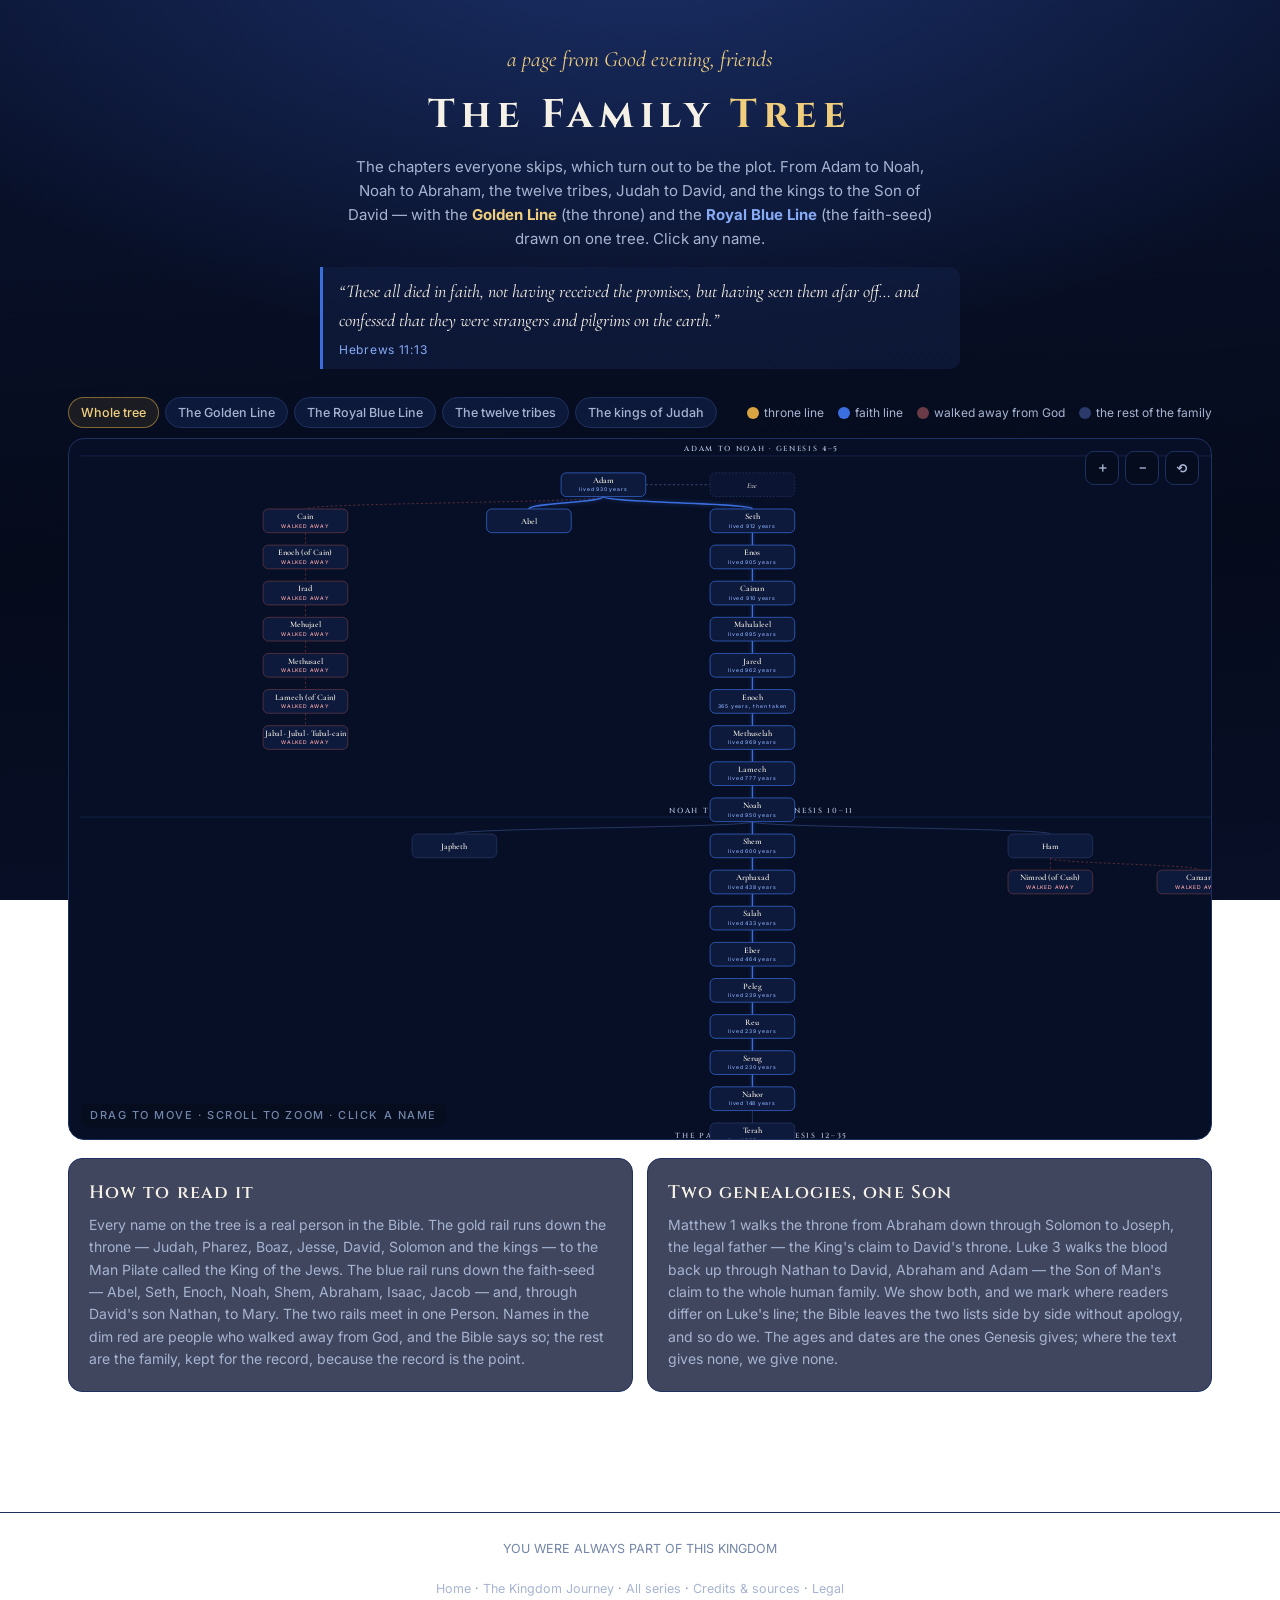
==== family-tree/index.html @ a2bfcd2e "the Family Tree: Adam to the Son of David, both Lines on one tree" ====
<!doctype html>
<html lang="en">
<head>
<meta charset="utf-8">
<meta name="viewport" content="width=device-width, initial-scale=1">
<title>The Family Tree · Good evening, friends.</title>
<meta name="description" content="The genealogies everyone skips, made visible: from Adam to Noah, Noah to Abraham, the twelve tribes, Judah to David, and the kings to the Son of David — the Golden Line and the Royal Blue Line on one tree.">
<meta name="robots" content="noindex">
<meta name="theme-color" content="#0A1330">
<link rel="icon" type="image/png" sizes="192x192" href="/assets/mark_192.png">
<link rel="preconnect" href="https://fonts.googleapis.com"><link rel="preconnect" href="https://fonts.gstatic.com" crossorigin>
<link rel="stylesheet" href="https://fonts.googleapis.com/css2?family=Cinzel:wght@400;600;700&family=Cormorant+Garamond:ital,wght@0,400;0,500;0,600;1,400;1,500;1,600&family=Inter:wght@400;500;600;700&display=swap">
<style>
:root{--night-900:#050B1B;--night-800:#0A1330;--night-700:#111E45;--line:#1E3060;--gold-700:#A2761F;--gold-500:#D9A441;--gold-300:#F0CE7E;--blue-700:#21458F;--blue-500:#3B6FE0;--blue-300:#86AAF5;--parchment:#F6F1E6;--mist:#A7B4D1;--mist-dim:#7385A8;--stop:#D9636B;
--ff-display:'Cinzel',Georgia,serif;--ff-quote:'Cormorant Garamond',Georgia,serif;--ff-ui:'Inter',system-ui,sans-serif}
*{margin:0;box-sizing:border-box}
body{background:radial-gradient(120% 90% at 50% -10%,#1B3068 0%,transparent 55%),linear-gradient(178deg,#0A1330 0%,#050B1B 60%,#080F27 100%);background-attachment:fixed;color:var(--parchment);font-family:var(--ff-ui);font-size:15px;line-height:1.6;min-height:100vh;-webkit-font-smoothing:antialiased}
a{color:var(--blue-300);text-decoration:none}
.wrap{max-width:1180px;margin:0 auto;padding:28px 18px 60px}
.hero{text-align:center;padding:14px 10px 10px}
.hero .kicker{font-family:var(--ff-quote);font-style:italic;font-size:22px;color:var(--gold-300)}
.hero h1{font-family:var(--ff-display);font-weight:700;letter-spacing:.14em;font-size:clamp(24px,4.6vw,40px);margin:6px 0 8px}
.hero h1 i{font-style:normal;color:var(--gold-300)}
.hero p{color:var(--mist);max-width:66ch;margin:0 auto}
.vq{border-left:3px solid var(--blue-500);padding:10px 16px;background:rgba(17,30,69,.6);border-radius:0 10px 10px 0;margin:16px auto 0;font-family:var(--ff-quote);font-style:italic;font-size:18px;color:var(--parchment);max-width:640px;text-align:left}
.vq span{display:block;font-style:normal;font-family:var(--ff-ui);color:var(--blue-300);font-size:12px;margin-top:5px;letter-spacing:.06em}
.bar{display:flex;gap:8px;flex-wrap:wrap;align-items:center;justify-content:space-between;margin:18px 0 10px}
.chips{display:flex;gap:6px;flex-wrap:wrap}
.chips button{background:rgba(17,30,69,.7);border:1px solid var(--line);color:var(--mist);font:500 12.5px var(--ff-ui);padding:7px 12px;border-radius:100px;cursor:pointer}
.chips button.on{color:var(--gold-300);border-color:rgba(217,164,65,.55);background:rgba(217,164,65,.1)}
.chips button.b.on{color:var(--blue-300);border-color:rgba(134,170,245,.55);background:rgba(59,111,224,.12)}
.legend{display:flex;gap:14px;flex-wrap:wrap;font-size:12px;color:var(--mist)}
.legend i{display:inline-block;width:12px;height:12px;border-radius:50%;vertical-align:-2px;margin-right:5px}
.stage{position:relative;border:1px solid var(--line);border-radius:16px;overflow:hidden;background:#070F26;height:min(78vh,760px)}
.stage svg{width:100%;height:100%;display:block;cursor:grab;touch-action:none}
.stage svg.dragging{cursor:grabbing}
.ctl{position:absolute;right:12px;top:12px;display:flex;gap:6px}
.ctl button{background:rgba(5,11,27,.75);border:1px solid var(--line);color:var(--mist);font:600 13px var(--ff-ui);width:34px;height:34px;border-radius:9px;cursor:pointer}
.ctl button:hover{color:var(--gold-300);border-color:rgba(217,164,65,.5)}
.hint{position:absolute;left:12px;bottom:12px;font:500 11px var(--ff-ui);letter-spacing:.14em;text-transform:uppercase;color:var(--mist-dim);background:rgba(5,11,27,.55);padding:5px 9px;border-radius:8px;pointer-events:none}
.card{position:absolute;left:12px;top:12px;width:min(360px,calc(100% - 24px));background:rgba(10,19,48,.96);border:1px solid var(--line);border-radius:14px;padding:16px 18px;box-shadow:0 14px 40px rgba(0,0,0,.5);display:none}
.card.show{display:block}
.card .x{position:absolute;right:10px;top:8px;background:none;border:0;color:var(--mist);font-size:18px;cursor:pointer}
.card h3{font-family:var(--ff-display);font-weight:600;letter-spacing:.06em;font-size:18px}
.card .mean{font-family:var(--ff-quote);font-style:italic;font-size:17px;color:var(--gold-300)}
.card .mean.b{color:var(--blue-300)}
.card p{color:var(--mist);font-size:13.5px;margin-top:8px}
.card .refs{margin-top:8px;font-size:11.5px;letter-spacing:.06em;color:var(--mist-dim)}
.card .tags{display:flex;gap:6px;flex-wrap:wrap;margin-top:8px}
.card .tags span{font:600 10px var(--ff-ui);letter-spacing:.14em;text-transform:uppercase;padding:3px 8px;border-radius:100px;border:1px solid var(--line);color:var(--mist)}
.card .tags span.g{color:var(--gold-300);border-color:rgba(217,164,65,.5)}
.card .tags span.b{color:var(--blue-300);border-color:rgba(134,170,245,.5)}
.card .tags span.u{color:#F2A3A8;border-color:rgba(217,99,107,.5)}
.panel{border:1px solid var(--line);border-radius:14px;background:rgba(10,19,48,.78);padding:20px;margin-top:18px}
.panel h2{font-family:var(--ff-display);font-weight:600;letter-spacing:.06em;font-size:18px;margin-bottom:6px}
.panel p{color:var(--mist);font-size:14px;max-width:80ch}
.two{display:grid;grid-template-columns:1fr 1fr;gap:14px}
@media(max-width:760px){.two{grid-template-columns:1fr}.stage{height:70vh}}
footer{margin-top:60px;border-top:1px solid var(--line);padding:26px 22px 40px;text-align:center;color:var(--mist-dim);font-size:12.5px}
footer a{color:var(--mist)}
/* svg */
.edge{fill:none;stroke:#2A3A6A;stroke-width:1.6}
.edge.g{stroke:var(--gold-500);stroke-width:2.4;filter:drop-shadow(0 0 4px rgba(217,164,65,.45))}
.edge.b{stroke:var(--blue-500);stroke-width:2.4;filter:drop-shadow(0 0 4px rgba(59,111,224,.45))}
.edge.gb{stroke:url(#gbGrad);stroke-width:2.8}
.edge.u{stroke:#5a2f3a;stroke-dasharray:4 4}
.edge.dim{opacity:.18}
.node{cursor:pointer}
.node rect{fill:#0E1A3C;stroke:#2A3A6A;stroke-width:1.2;rx:9}
.node.g rect{stroke:var(--gold-500)}
.node.b rect{stroke:var(--blue-500)}
.node.gb rect{stroke:url(#gbGrad);stroke-width:1.8}
.node.u rect{stroke:#6a3b47}
.node.dim{opacity:.22}
.node text{font-family:'Cormorant Garamond',Georgia,serif;font-weight:600;font-size:15px;fill:#F6F1E6;text-anchor:middle;pointer-events:none}
.node text.sub{font-family:Inter,system-ui,sans-serif;font-weight:500;font-size:9px;letter-spacing:1.4px;fill:#7385A8}
.node.g text.sub{fill:var(--gold-300)}
.node.b text.sub{fill:var(--blue-300)}
.node.u text.sub{fill:#F2A3A8}
.node:hover rect{fill:#16264F}
.sect{font-family:Cinzel,Georgia,serif;font-weight:600;font-size:13px;letter-spacing:3px;fill:#A7B4D1;text-anchor:middle}
.sectline{stroke:#1E3060;stroke-width:1}
.wife text{font-style:italic;font-weight:500;font-size:13px}
.wife rect{fill:#0B1533;stroke-dasharray:3 3}
</style>
</head>
<body>
<div id="sitenav" data-here="tree"></div>
<div class="wrap">
  <div class="hero">
    <div class="kicker">a page from Good evening, friends</div>
    <h1>The Family <i>Tree</i></h1>
    <p>The chapters everyone skips, which turn out to be the plot. From Adam to Noah, Noah to Abraham, the twelve tribes, Judah to David, and the kings to the Son of David — with the <b style="color:var(--gold-300)">Golden Line</b> (the throne) and the <b style="color:var(--blue-300)">Royal Blue Line</b> (the faith-seed) drawn on one tree. Click any name.</p>
    <div class="vq">“These all died in faith, not having received the promises, but having seen them afar off… and confessed that they were strangers and pilgrims on the earth.”<span>Hebrews 11:13</span></div>
  </div>

  <div class="bar">
    <div class="chips" id="chips">
      <button class="on" data-f="all">Whole tree</button>
      <button data-f="g">The Golden Line</button>
      <button class="b" data-f="b">The Royal Blue Line</button>
      <button data-f="tribes">The twelve tribes</button>
      <button data-f="kings">The kings of Judah</button>
    </div>
    <div class="legend"><span><i style="background:var(--gold-500)"></i>throne line</span><span><i style="background:var(--blue-500)"></i>faith line</span><span><i style="background:#6a3b47"></i>walked away from God</span><span><i style="background:#2A3A6A"></i>the rest of the family</span></div>
  </div>

  <div class="stage" id="stage">
    <svg id="tree" xmlns="http://www.w3.org/2000/svg"></svg>
    <div class="ctl"><button onclick="zoomBy(1.25)" title="Zoom in">＋</button><button onclick="zoomBy(0.8)" title="Zoom out">－</button><button onclick="fitView()" title="Fit">⟲</button></div>
    <div class="hint">drag to move · scroll to zoom · click a name</div>
    <div class="card" id="card"><button class="x" onclick="closeCard()" aria-label="Close">✕</button><h3 id="cName"></h3><div class="mean" id="cMean"></div><div class="tags" id="cTags"></div><p id="cText"></p><div class="refs" id="cRefs"></div></div>
  </div>

  <div class="two">
    <div class="panel"><h2>How to read it</h2><p>Every name on the tree is a real person in the Bible. The gold rail runs down the throne — Judah, Pharez, Boaz, Jesse, David, Solomon and the kings — to the Man Pilate called the King of the Jews. The blue rail runs down the faith-seed — Abel, Seth, Enoch, Noah, Shem, Abraham, Isaac, Jacob — and, through David's son Nathan, to Mary. The two rails meet in one Person. Names in the dim red are people who walked away from God, and the Bible says so; the rest are the family, kept for the record, because the record is the point.</p></div>
    <div class="panel"><h2>Two genealogies, one Son</h2><p>Matthew 1 walks the throne from Abraham down through Solomon to Joseph, the legal father — the King's claim to David's throne. Luke 3 walks the blood back up through Nathan to David, Abraham and Adam — the Son of Man's claim to the whole human family. We show both, and we mark where readers differ on Luke's line; the Bible leaves the two lists side by side without apology, and so do we. The ages and dates are the ones Genesis gives; where the text gives none, we give none.</p></div>
  </div>
</div>
<footer>YOU WERE ALWAYS PART OF THIS KINGDOM<br><br><a href="/">Home</a> · <a href="/kingdom-journey">The Kingdom Journey</a> · <a href="/series">All series</a> · <a href="/kingdom-journey#credits">Credits &amp; sources</a> · <a href="/legal/">Legal</a></footer>
<script src="/assets/sitenav.js?v=1" defer></script>
<script>
/* ---------- the people ---------- */
/* fields: id, n(name), m(meaning), t(tags: g=throne line, b=faith line, u=walked away, k=king, w=wife/mother), x(column), y(row), txt, refs, life */
const P=[];const add=(id,n,m,t,x,y,txt,refs,life)=>P.push({id,n,m,t:t||'',x,y,txt:txt||'',refs:refs||'',life:life||''});
/* --- Adam to Noah (Genesis 4–5) --- */
add('adam','Adam','man; of the ground','b',6,0,'The first man, made from the dust and given the breath of God. Sinned, was clothed by God with skins, and heard the first promise: the woman’s Seed would bruise the serpent’s head.','Genesis 1–5 · Luke 3:38 · Romans 5:14','lived 930 years');
add('eve','Eve','life-giver','w',8,0,'“The mother of all living.” Deceived by the serpent; the promise of the Seed was given through her.','Genesis 3:20; 4:1');
add('cain','Cain','acquired','u',2,1,'Brought the fruit of the ground; his offering was not accepted; killed his brother and went out from the presence of the LORD. The first city was his.','Genesis 4:1-17 · 1 John 3:12 · Jude 11');
add('abel','Abel','breath, vapour','b',5,1,'Brought of the firstlings of his flock and the fat; God had respect to his offering. The first martyr, and the first name on the faith line.','Genesis 4:2-10 · Hebrews 11:4 · Matthew 23:35');
add('seth','Seth','appointed','b',8,1,'“God hath appointed me another seed instead of Abel.” In his days men began to call upon the name of the LORD.','Genesis 4:25-26; 5:3-8 · Luke 3:38','lived 912 years');
add('enochc','Enoch (of Cain)','dedicated','u',2,2,'Cain’s son; the first city was named after him.','Genesis 4:17');
add('irad','Irad','fugitive','u',2,3,'','Genesis 4:18');
add('mehujael','Mehujael','smitten of God','u',2,4,'','Genesis 4:18');
add('methusael','Methusael','man of God','u',2,5,'','Genesis 4:18');
add('lamechc','Lamech (of Cain)','powerful','u',2,6,'Took two wives, boasted of killing a man, and sang the first song of vengeance. His children built the tools, the music and the weapons of a world without God.','Genesis 4:19-24');
add('jabal','Jabal · Jubal · Tubal-cain','','u',2,7,'Tents and cattle; the harp and the organ; every artificer in brass and iron — Cain’s line was gifted, and it was godless.','Genesis 4:20-22');
add('enos','Enos','mortal man','b',8,2,'','Genesis 5:6-11','lived 905 years');
add('cainan','Cainan','possession','b',8,3,'','Genesis 5:9-14','lived 910 years');
add('mahalaleel','Mahalaleel','praise of God','b',8,4,'','Genesis 5:12-17','lived 895 years');
add('jared','Jared','descent','b',8,5,'','Genesis 5:15-20','lived 962 years');
add('enoch','Enoch','dedicated','b',8,6,'“Enoch walked with God: and he was not; for God took him.” The seventh from Adam, the first man caught away without dying — the pattern of the Bride.','Genesis 5:21-24 · Hebrews 11:5 · Jude 14','365 years, then taken');
add('methuselah','Methuselah','when he dies, it is sent','b',8,7,'The longest life in the Bible. He died in the year of the Flood — the judgment waited as long as he lived.','Genesis 5:25-27','lived 969 years');
add('lamech','Lamech','powerful','b',8,8,'Named his son Noah, “this same shall comfort us concerning our work.”','Genesis 5:28-31','lived 777 years');
add('noah','Noah','rest, comfort','b',8,9,'“Noah found grace in the eyes of the LORD.” A preacher of righteousness who built an ark by faith and carried the whole human family through the Flood.','Genesis 6–9 · Hebrews 11:7 · 2 Peter 2:5','lived 950 years');
/* --- Noah to Abraham (Genesis 10–11) --- */
add('japheth','Japheth','enlarged','',4,10,'Father of the coastland peoples — Gomer, Magog, Madai, Javan, Tubal, Meshech, Tiras. “God shall enlarge Japheth, and he shall dwell in the tents of Shem.”','Genesis 9:27; 10:2-5');
add('shem','Shem','name','b',8,10,'“Blessed be the LORD God of Shem.” The line of the promise runs through him to Abraham.','Genesis 9:26; 10:21-31; 11:10-11 · Luke 3:36','lived 600 years');
add('ham','Ham','hot','',12,10,'Father of Cush, Mizraim (Egypt), Phut and Canaan. His son Canaan carried Noah’s curse.','Genesis 9:22-25; 10:6-20');
add('nimrod','Nimrod (of Cush)','we will rebel','u',12,11,'“A mighty hunter before the LORD”; the beginning of his kingdom was Babel. The first empire-builder — Babylon starts here.','Genesis 10:8-12');
add('canaan','Canaan','lowland','u',14,11,'The peoples Israel would drive out: Sidon, Heth, the Jebusite, the Amorite… — the land was named for him.','Genesis 9:25; 10:15-19');
add('arphaxad','Arphaxad','','b',8,11,'','Genesis 11:10-13','lived 438 years');
add('salah','Salah','sprout','b',8,12,'','Genesis 11:12-15','lived 433 years');
add('eber','Eber','the region beyond','b',8,13,'The name behind “Hebrew” — the people from beyond the river.','Genesis 10:21; 11:14-17','lived 464 years');
add('peleg','Peleg','division','b',8,14,'“In his days was the earth divided” — the scattering from Babel.','Genesis 10:25; 11:16-19','lived 239 years');
add('reu','Reu','friend','b',8,15,'','Genesis 11:18-21','lived 239 years');
add('serug','Serug','branch','b',8,16,'','Genesis 11:20-23','lived 230 years');
add('nahor','Nahor','snorting','b',8,17,'','Genesis 11:22-25','lived 148 years');
add('terah','Terah','station','',8,18,'Served other gods beyond the river; set out from Ur for Canaan and stopped at Haran, and died there.','Genesis 11:24-32 · Joshua 24:2','lived 205 years');
/* --- the patriarchs --- */
add('haran','Haran','mountaineer','',5,19,'Died before his father in Ur; father of Lot, Milcah and Iscah.','Genesis 11:27-29');
add('lot','Lot','covering','',5,20,'Chose the well-watered plain; lost everything at Sodom but his life. Father of Moab and Ammon.','Genesis 13; 19 · 2 Peter 2:7');
add('nahor2','Nahor (brother)','','',11,19,'Stayed in Haran; grandfather of Rebekah and great-grandfather of Leah and Rachel.','Genesis 11:29; 22:20-24; 24:15');
add('abraham','Abraham','father of a multitude','b',8,19,'Called out of Ur; believed God in the dark, and it was counted to him for righteousness. The friend of God, the father of the faithful — the blue line’s covenant man.','Genesis 12–25 · Romans 4 · Hebrews 11:8-19 · James 2:23','lived 175 years');
add('sarah','Sarah','princess','w',10,19,'“Through faith also Sara herself received strength.” Mother of Isaac at ninety; the free woman of Galatians 4.','Genesis 17:15; 21:1-7 · Hebrews 11:11 · 1 Peter 3:6','lived 127 years');
add('hagar','Hagar','flight','w',6,19,'Sarah’s Egyptian handmaid; mother of Ishmael; the LORD found her by a well and named her son.','Genesis 16; 21:9-21 · Galatians 4:22-31');
add('ishmael','Ishmael','God hears','',6,20,'A wild man; twelve princes came from him. Blessed, but not the son of the promise.','Genesis 16:11-12; 17:20; 25:12-18');
add('isaac','Isaac','he laughs','b',8,20,'The son of promise, bound on Moriah and given back; “in Isaac shall thy seed be called.”','Genesis 21–27 · Hebrews 11:17-20','lived 180 years');
add('rebekah','Rebekah','ensnaring','w',10,20,'Said “I will go” before she had seen Isaac; the bride fetched by the servant.','Genesis 24 · 25:20-28');
add('esau','Esau','hairy','u',5,21,'Sold his birthright for one meal; “found no place of repentance.” Father of Edom.','Genesis 25:29-34; 27 · Hebrews 12:16-17 · Malachi 1:2-3');
add('jacob','Jacob · Israel','supplanter · prince with God','b',8,21,'Wrestled at Peniel and was renamed Israel; father of the twelve tribes; blessed Judah with the sceptre.','Genesis 25–50 · Hebrews 11:21','lived 147 years');
add('leah','Leah','weary','w',10,21,'The first wife, mother of six sons and of Dinah — and of Judah, the royal tribe.','Genesis 29:16-35; 30:17-21');
add('rachel','Rachel','ewe','w',12,21,'The loved wife; mother of Joseph and Benjamin; buried by the road to Bethlehem.','Genesis 29–35');
add('bilhah','Bilhah','timid','w',14,21,'Rachel’s maid; mother of Dan and Naphtali.','Genesis 30:1-8');
add('zilpah','Zilpah','','w',6,21,'Leah’s maid; mother of Gad and Asher.','Genesis 30:9-13');
/* --- the twelve tribes (Genesis 29–30; 35; 49) --- */
const sons=[['reuben','Reuben','see, a son','Leah',1,'Unstable as water; lost the birthright.','Genesis 49:3-4'],['simeon','Simeon','hearing','Leah',2,'Instruments of cruelty; scattered in Israel.','Genesis 49:5-7'],['levi','Levi','joined','Leah',3,'Scattered — into the priesthood. Moses, Aaron and the priests come from him.','Genesis 49:5-7 · Exodus 2:1'],['judah','Judah','praise','Leah',4,'“The sceptre shall not depart from Judah… until Shiloh come.” The royal tribe: the gold line starts here.','Genesis 49:8-12 · Hebrews 7:14 · Revelation 5:5'],['dan','Dan','judge','Bilhah',5,'A serpent by the way.','Genesis 49:16-18'],['naphtali','Naphtali','my wrestling','Bilhah',6,'A hind let loose.','Genesis 49:21'],['gad','Gad','a troop','Zilpah',7,'A troop shall overcome him, but he shall overcome at the last.','Genesis 49:19'],['asher','Asher','happy','Zilpah',8,'His bread shall be fat.','Genesis 49:20'],['issachar','Issachar','reward','Leah',9,'A strong ass couching down.','Genesis 49:14-15'],['zebulun','Zebulun','dwelling','Leah',10,'By the haven of the sea.','Genesis 49:13'],['joseph','Joseph','he adds','Rachel',11,'A fruitful bough; sold by his brothers, saved them from the famine. Ephraim and Manasseh got his double portion.','Genesis 37–50; 49:22-26'],['benjamin','Benjamin','son of the right hand','Rachel',12,'A ravening wolf. Saul, Israel’s first king, and Paul the apostle were Benjamites.','Genesis 49:27 · 1 Samuel 9:1 · Philippians 3:5']];
sons.forEach(([id,n,m,mother,i,txt,refs])=>add(id,n,m,(id==='judah'?'gb':''),1+(i-1)*1.4,23,txt+' Mother: '+mother+'.',refs));
/* --- Judah to David (Ruth 4:18-22 · 1 Chronicles 2 · Matthew 1:3-6) --- */
add('tamar','Tamar','palm tree','w',7.4,24,'Judah’s daughter-in-law, wronged and then vindicated: “She hath been more righteous than I.” The first woman in Matthew’s genealogy.','Genesis 38 · Matthew 1:3');
add('pharez','Pharez','breach','gb',5.2,24,'Broke out first, ahead of his twin Zerah — the royal line runs through the breach.','Genesis 38:29 · Ruth 4:18');
add('hezron','Hezron','enclosed','gb',5.2,25,'','Ruth 4:18 · 1 Chronicles 2:5');
add('ram','Ram','high','gb',5.2,26,'','Ruth 4:19');
add('amminadab','Amminadab','my people are willing','gb',5.2,27,'His daughter Elisheba married Aaron; his son Nahshon led Judah in the wilderness.','Ruth 4:19 · Exodus 6:23');
add('nahshon','Nahshon','enchanter','gb',5.2,28,'Prince of Judah in the wilderness; first to bring his offering at the tabernacle.','Numbers 1:7; 7:12 · Ruth 4:20');
add('salmon','Salmon','garment','gb',5.2,29,'Married Rahab of Jericho — the harlot who hid the spies and believed.','Ruth 4:20-21 · Matthew 1:5 · Joshua 2 · Hebrews 11:31');
add('rahab','Rahab','broad','w',7.4,29,'A Gentile woman of Jericho, saved by faith and a scarlet cord; grafted into the royal line.','Joshua 2; 6:25 · Matthew 1:5 · Hebrews 11:31');
add('boaz','Boaz','in him is strength','gb',5.2,30,'The kinsman-redeemer of Bethlehem, who bought the field and took the Gentile widow as his bride.','Ruth 2–4 · Matthew 1:5');
add('ruth','Ruth','friend','w',7.4,30,'“Thy people shall be my people, and thy God my God.” The Moabite bride; David’s great-grandmother — where the two lines touch.','Ruth 1:16; 4:13-22');
add('obed','Obed','servant','gb',5.2,31,'“There is a son born to Naomi.”','Ruth 4:17');
add('jesse','Jesse','the LORD exists','gb',5.2,32,'The Bethlehemite with eight sons; “there shall come forth a rod out of the stem of Jesse.”','1 Samuel 16 · Isaiah 11:1');
add('david','David','beloved','gb',5.2,33,'The shepherd-king, a man after God’s own heart, who received the oath of an everlasting throne. Both lines run through him.','1 Samuel 16 – 1 Kings 2 · 2 Samuel 7 · Acts 13:22','reigned 40 years');
add('bathsheba','Bathsheba','daughter of the oath','w',7.4,33,'Wife of Uriah, then of David; mother of Solomon and of Nathan.','2 Samuel 11–12 · 1 Chronicles 3:5 · Matthew 1:6');
/* --- the kings of Judah (Matthew 1:6-11 · 1 Chronicles 3) and Luke’s line through Nathan --- */
const kings=[['solomon','Solomon','peaceable','good, then a divided heart','Built the temple; wisest of men; his heart was turned by strange wives.','1 Kings 1–11 · Matthew 1:6',0],['rehoboam','Rehoboam','the people enlarged','evil','Whips and scorpions at Shechem; the kingdom split in his hand.','1 Kings 12; 14:21-31',1],['abijah','Abijah','my father is the LORD','evil','Walked in his father’s sins, yet trusted God once in battle.','1 Kings 15:1-8 · 2 Chronicles 13',1],['asa','Asa','healer','good','Removed the idols, deposed his own grandmother, relied on Syria late in life.','1 Kings 15:9-24 · 2 Chronicles 14–16',0],['jehoshaphat','Jehoshaphat','the LORD judges','good','Sent teachers through Judah; allied with Ahab, and was rebuked for it.','1 Kings 22 · 2 Chronicles 17–20',0],['jehoram','Jehoram','the LORD is exalted','evil','Married Ahab’s daughter; killed his brothers; died of a disease, unlamented.','2 Chronicles 21',1],['ahaziah','Ahaziah','the LORD holds','evil','Reigned one year; killed by Jehu. (Not listed in Matthew.)','2 Chronicles 22:1-9',1],['athaliah','Athaliah (usurper)','the LORD is exalted','evil','Ahab’s daughter; killed the royal seed — all but one baby, hidden in the house of God for six years.','2 Kings 11 · 2 Chronicles 22:10-12',1],['joash','Joash','the LORD has given','good, then fell','Crowned at seven; repaired the temple; after Jehoiada died, had the priest’s son stoned. (Not listed in Matthew.)','2 Kings 11–12 · 2 Chronicles 24',0],['amaziah','Amaziah','the LORD is mighty','good, then fell','Defeated Edom, then worshipped Edom’s gods. (Not listed in Matthew.)','2 Chronicles 25',0],['uzziah','Uzziah · Azariah','the LORD is my strength','good, then proud','Strong while he sought the LORD; struck with leprosy for entering the temple. Isaiah’s call came the year he died.','2 Chronicles 26 · Isaiah 6:1',0],['jotham','Jotham','the LORD is perfect','good','“Became mighty, because he prepared his ways before the LORD.”','2 Chronicles 27',0],['ahaz','Ahaz','he has grasped','evil','Burned his children in the fire; refused the sign, and got one anyway — “a virgin shall conceive.”','2 Kings 16 · Isaiah 7',1],['hezekiah','Hezekiah','the LORD strengthens','good','Spread Sennacherib’s letter before the LORD; the angel struck the Assyrian camp; fifteen years added to his life.','2 Kings 18–20 · Isaiah 36–39',0],['manasseh','Manasseh','causing to forget','evil, then repented','The worst king Judah had — and, in a Babylonian prison, he humbled himself greatly, and God heard him.','2 Kings 21 · 2 Chronicles 33:1-20',1],['amon','Amon','faithful','evil','Two years; killed by his own servants.','2 Chronicles 33:21-25',1],['josiah','Josiah','the LORD heals','good','The boy-king who found the Book in the house and rent his clothes; the last great reform.','2 Kings 22–23 · 2 Chronicles 34–35',0],['jehoiakim','Jehoiakim','the LORD raises up','evil','Cut Jeremiah’s scroll with a penknife and burned it. (Not listed in Matthew.)','Jeremiah 36 · 2 Kings 23:36-24:6',1],['jeconiah','Jeconiah · Jehoiachin','the LORD establishes','evil','Carried to Babylon; “write ye this man childless” — no son of his would sit on David’s throne. Matthew’s line passes through him legally, Luke’s bloodline goes round him.','2 Kings 24:8-16 · Jeremiah 22:24-30 · Matthew 1:11',1]];
kings.forEach(([id,n,m,verdict,txt,refs,bad],i)=>add(id,n,m,'g'+(bad?' u':'')+' k',5.2,34+i,txt+' Verdict of Kings and Chronicles: '+verdict+'.',refs));
/* Luke’s line through Nathan — the bloodline to Mary */
add('nathan','Nathan','given','b',9.4,34,'David’s son by Bathsheba, born in Jerusalem. Luke’s line to Mary runs through him, not through Solomon — the blood, not the throne.','2 Samuel 5:14 · Luke 3:31 · Zechariah 12:12');
const lukeLine=['Mattatha','Menan','Melea','Eliakim','Jonan','Joseph','Juda','Simeon','Levi','Matthat','Jorim','Eliezer','Jose','Er','Elmodam','Cosam','Addi','Melchi','Neri'];
lukeLine.forEach((n,i)=>add('lk'+i,n,'','b',9.4,35+i*0.95,'One of the names in Luke’s genealogy, the line of Nathan the son of David.','Luke 3:24-31'));
add('shealtiel','Shealtiel','I asked of God','gb',7.3,53,'Son of Jeconiah in Matthew, son of Neri in Luke — the place where the two lists meet after the exile.','Matthew 1:12 · Luke 3:27 · 1 Chronicles 3:17');
add('zerubbabel','Zerubbabel','born in Babylon','gb',7.3,54,'Led the first return from Babylon and laid the temple’s foundation; God’s “signet.”','Ezra 3–5 · Haggai 2:23 · Matthew 1:12 · Luke 3:27');
const mattLine=['Abiud','Eliakim','Azor','Sadoc','Achim','Eliud','Eleazar','Matthan','Jacob'];
mattLine.forEach((n,i)=>add('mt'+i,n,'','g',5.2,55+i,'One of the names Matthew records between the return from Babylon and Joseph.','Matthew 1:13-15'));
const lukeLine2=['Rhesa','Joanna','Juda','Joseph','Semei','Mattathias','Maath','Nagge','Esli','Naum','Amos','Mattathias','Joseph','Janna','Melchi','Levi','Matthat'];
lukeLine2.forEach((n,i)=>add('lk2'+i,n,'','b',9.4,55+i*0.53,'One of the names in Luke’s genealogy after Zerubbabel.','Luke 3:23-27'));
add('joseph','Joseph','he adds','g',5.2,64,'A just man, the carpenter of Nazareth; the legal father who gave the Son of David his claim to the throne.','Matthew 1:16-25 · Luke 2');
add('heli','Heli','ascending','b',9.4,64,'Luke’s last name before Joseph — read by many as Mary’s father, making Luke’s list her line.','Luke 3:23');
add('mary','Mary','bitter; beloved','b',9.4,65,'“Blessed art thou among women.” The virgin of Nazareth, of the house of David by blood, who said: be it unto me according to thy word.','Luke 1:26-56 · Isaiah 7:14');
add('jesus','JESUS CHRIST','the LORD saves · the Anointed','gb',7.3,67,'The Son of David and the Son of God. The throne line and the faith line meet in Him: King of the Jews on the Cross, and the Bridegroom of the Bride. “I am the root and the offspring of David, and the bright and morning star.”','Matthew 1:1 · Luke 3:23-38 · Romans 1:3-4 · Revelation 22:16');

/* ---------- the edges: parent -> child (with the line colour) ---------- */
const E=[];const link=(a,b,c)=>E.push([a,b,c||'']);
link('adam','cain','u');link('adam','abel','b');link('adam','seth','b');link('cain','enochc','u');link('enochc','irad','u');link('irad','mehujael','u');link('mehujael','methusael','u');link('methusael','lamechc','u');link('lamechc','jabal','u');
['seth','enos','cainan','mahalaleel','jared','enoch','methuselah','lamech','noah'].reduce((a,b)=>{link(a,b,'b');return b;});
link('noah','japheth');link('noah','shem','b');link('noah','ham');link('ham','nimrod','u');link('ham','canaan','u');
['shem','arphaxad','salah','eber','peleg','reu','serug','nahor','terah'].reduce((a,b)=>{link(a,b,b==='terah'?'':'b');return b;});
link('terah','haran');link('terah','abraham','b');link('terah','nahor2');link('haran','lot');
link('abraham','ishmael');link('abraham','isaac','b');link('isaac','esau','u');link('isaac','jacob','b');
sons.forEach(([id])=>link('jacob',id,id==='judah'?'gb':''));
link('judah','pharez','gb');['pharez','hezron','ram','amminadab','nahshon','salmon','boaz','obed','jesse','david'].reduce((a,b)=>{link(a,b,'gb');return b;});
link('david','solomon','g');link('david','nathan','b');
kings.map(k=>k[0]).reduce((a,b)=>{link(a,b,'g');return b;});
['nathan',...lukeLine.map((_,i)=>'lk'+i)].reduce((a,b)=>{link(a,b,'b');return b;});
link('jeconiah','shealtiel','g');link('lk'+(lukeLine.length-1),'shealtiel','b');link('shealtiel','zerubbabel','gb');
['zerubbabel',...mattLine.map((_,i)=>'mt'+i),'joseph'].reduce((a,b)=>{link(a,b,'g');return b;});
['zerubbabel',...lukeLine2.map((_,i)=>'lk2'+i),'heli','mary'].reduce((a,b)=>{link(a,b,'b');return b;});
link('joseph','jesus','g');link('mary','jesus','b');
/* marriages (dashed, no colour) */
const M=[['adam','eve'],['abraham','sarah'],['abraham','hagar'],['isaac','rebekah'],['jacob','leah'],['jacob','rachel'],['jacob','bilhah'],['jacob','zilpah'],['judah','tamar'],['salmon','rahab'],['boaz','ruth'],['david','bathsheba'],['joseph','mary']];

/* ---------- layout & drawing ---------- */
const CW=132,RH=64,W=150,H=42;const svg=document.getElementById('tree');const NS='http://www.w3.org/2000/svg';
const byId={};P.forEach(p=>byId[p.id]=p);
const px=p=>80+p.x*CW,py=p=>60+p.y*RH;
const sections=[[0,'ADAM TO NOAH · GENESIS 4–5'],[10,'NOAH TO ABRAHAM · GENESIS 10–11'],[19,'THE PATRIARCHS · GENESIS 12–35'],[23,'THE TWELVE TRIBES · GENESIS 29–30, 49'],[24,'JUDAH TO DAVID · RUTH 4, 1 CHRONICLES 2'],[34,'THE KINGS OF JUDAH (gold) · LUKE’S LINE THROUGH NATHAN (blue)'],[53,'AFTER BABYLON · MATTHEW 1, LUKE 3'],[67,'THE SON OF DAVID']];
let filter='all';
function tagsOf(p){return p.t.split(' ').filter(Boolean);}
function visible(p){if(filter==='all')return true;const t=tagsOf(p);
  if(filter==='g')return t.includes('g')||t.includes('gb')||p.id==='judah';
  if(filter==='b')return t.includes('b')||t.includes('gb');
  if(filter==='tribes')return p.y===23||p.id==='jacob'||['leah','rachel','bilhah','zilpah'].includes(p.id);
  if(filter==='kings')return t.includes('k')||p.id==='david'||p.id==='jeconiah'||p.id==='shealtiel'||p.id==='zerubbabel';
  return true;}
function draw(){
  const maxX=Math.max(...P.map(px))+W,maxY=Math.max(...P.map(py))+H+40;
  let h=`<defs><linearGradient id="gbGrad" x1="0" y1="0" x2="1" y2="0"><stop offset="0" stop-color="#F0CE7E"/><stop offset="1" stop-color="#86AAF5"/></linearGradient></defs><g id="view">`;
  sections.forEach(([row,label])=>{const y=py({y:row})-30;h+=`<line class="sectline" x1="20" y1="${y}" x2="${maxX+40}" y2="${y}"/><text class="sect" x="${(maxX+60)/2}" y="${y-8}">${label}</text>`;});
  E.forEach(([a,b,c])=>{const A=byId[a],B=byId[b];if(!A||!B)return;const dim=!(visible(A)&&visible(B));const x1=px(A)+W/2,y1=py(A)+H,x2=px(B)+W/2,y2=py(B);const my=(y1+y2)/2;
    h+=`<path class="edge ${c} ${dim?'dim':''}" d="M${x1} ${y1} C ${x1} ${my}, ${x2} ${my}, ${x2} ${y2}"/>`;});
  M.forEach(([a,b])=>{const A=byId[a],B=byId[b];if(!A||!B)return;const dim=!(visible(A)&&visible(B));const y=py(A)+H/2;const x1=Math.min(px(A),px(B))+W,x2=Math.max(px(A),px(B));
    h+=`<line class="edge u ${dim?'dim':''}" style="stroke:#3d4a75" x1="${x1}" y1="${y}" x2="${x2}" y2="${y}"/>`;});
  P.forEach(p=>{const t=tagsOf(p);const cls=t.includes('gb')?'gb':t.includes('g')?'g':t.includes('b')?'b':'';const dim=!visible(p);const sub=t.includes('k')?(t.includes('u')?'KING · WALKED AWAY':'KING'):t.includes('u')?'WALKED AWAY':t.includes('w')?'':(p.life||'');
    h+=`<g class="node ${cls} ${t.includes('u')&&!t.includes('k')?'u':''} ${t.includes('w')?'wife':''} ${dim?'dim':''}" transform="translate(${px(p)},${py(p)})" data-id="${p.id}"><rect width="${W}" height="${H}"/><text x="${W/2}" y="${sub?18:26}">${p.n}</text>${sub?`<text class="sub" x="${W/2}" y="33">${sub}</text>`:''}</g>`;});
  h+='</g>';svg.innerHTML=h;svg.setAttribute('viewBox',`0 0 ${maxX+60} ${maxY}`);world={w:maxX+60,h:maxY};
  svg.querySelectorAll('.node').forEach(n=>n.addEventListener('click',e=>{e.stopPropagation();openCard(n.dataset.id);}));}
let world={w:1000,h:1000};let vb={x:0,y:0,w:1000,h:1000};
function setVB(){svg.setAttribute('viewBox',`${vb.x} ${vb.y} ${vb.w} ${vb.h}`);}
function fitView(){const r=svg.getBoundingClientRect();const k=Math.max(world.w/r.width,world.h/r.height);vb={x:0,y:0,w:r.width*k,h:r.height*k};vb.w=Math.min(vb.w,world.w+200);vb.h=vb.w*r.height/r.width;setVB();}
window.zoomBy=f=>{const cx=vb.x+vb.w/2,cy=vb.y+vb.h/2;vb.w/=f;vb.h/=f;vb.x=cx-vb.w/2;vb.y=cy-vb.h/2;setVB();};
window.fitView=()=>{const r=svg.getBoundingClientRect();const k=Math.max(world.w/r.width,world.h/r.height)*0.28;vb={x:0,y:0,w:r.width*k,h:r.height*k};setVB();};
let drag=null;
svg.addEventListener('pointerdown',e=>{drag={x:e.clientX,y:e.clientY,vx:vb.x,vy:vb.y};svg.classList.add('dragging');svg.setPointerCapture(e.pointerId);});
svg.addEventListener('pointermove',e=>{if(!drag)return;const r=svg.getBoundingClientRect();const k=vb.w/r.width;vb.x=drag.vx-(e.clientX-drag.x)*k;vb.y=drag.vy-(e.clientY-drag.y)*k;setVB();});
svg.addEventListener('pointerup',e=>{drag=null;svg.classList.remove('dragging');});svg.addEventListener('pointercancel',()=>{drag=null;});
svg.addEventListener('wheel',e=>{e.preventDefault();const r=svg.getBoundingClientRect();const f=e.deltaY<0?1.12:0.9;const mx=vb.x+(e.clientX-r.left)/r.width*vb.w,my=vb.y+(e.clientY-r.top)/r.height*vb.h;vb.w/=f;vb.h/=f;vb.x=mx-(e.clientX-r.left)/r.width*vb.w;vb.y=my-(e.clientY-r.top)/r.height*vb.h;setVB();},{passive:false});
function openCard(id){const p=byId[id];if(!p)return;const t=tagsOf(p);document.getElementById('cName').textContent=p.n;const m=document.getElementById('cMean');m.textContent=p.m?'“'+p.m+'”':'';m.className='mean '+(t.includes('b')&&!t.includes('g')?'b':'');
  document.getElementById('cTags').innerHTML=[t.includes('g')||t.includes('gb')?'<span class="g">Golden Line</span>':'',t.includes('b')||t.includes('gb')?'<span class="b">Royal Blue Line</span>':'',t.includes('k')?'<span>King of Judah</span>':'',t.includes('u')?'<span class="u">walked away from God</span>':'',p.life?`<span>${p.life}</span>`:''].join('');
  document.getElementById('cText').textContent=p.txt||'A name kept in the record.';document.getElementById('cRefs').textContent=p.refs;document.getElementById('card').classList.add('show');}
window.closeCard=()=>document.getElementById('card').classList.remove('show');
document.getElementById('chips').addEventListener('click',e=>{const b=e.target.closest('button');if(!b)return;filter=b.dataset.f;document.querySelectorAll('#chips button').forEach(x=>x.classList.toggle('on',x===b));draw();setVB();
  const first={g:'judah',b:'abel',tribes:'jacob',kings:'solomon',all:'adam'}[filter];const p=byId[first];if(p){vb.x=px(p)-vb.w/2+W/2;vb.y=py(p)-vb.h*0.25;setVB();}});
draw();fitView();
</script>
</body>
</html>
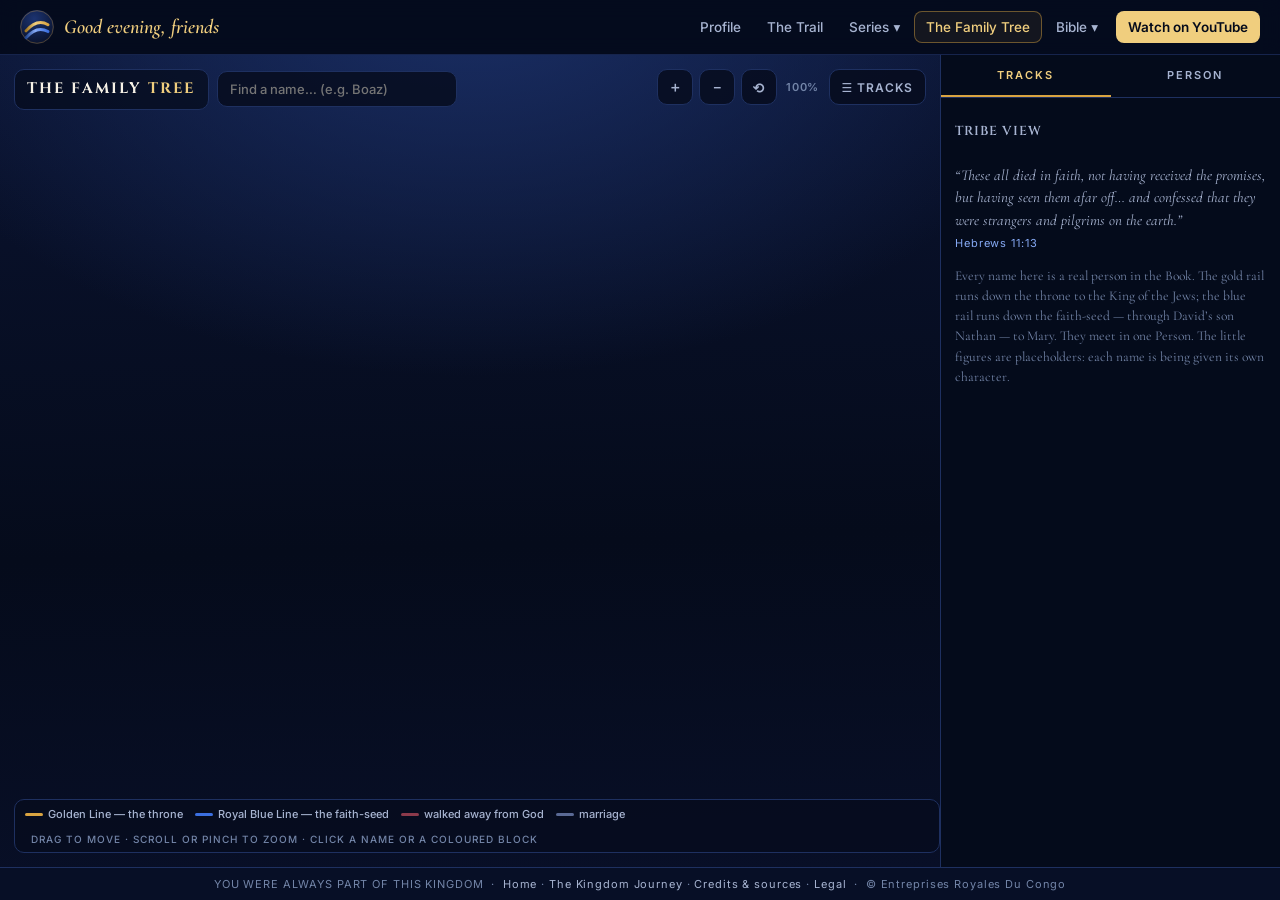
==== commit bf661313: "the Family Tree v2: lanes, animated cards, tracks, trace, tribe view" ====
--- a/family-tree/index.html
+++ b/family-tree/index.html
@@ -4,273 +4,37 @@
 <meta charset="utf-8">
 <meta name="viewport" content="width=device-width, initial-scale=1">
 <title>The Family Tree · Good evening, friends.</title>
-<meta name="description" content="The genealogies everyone skips, made visible: from Adam to Noah, Noah to Abraham, the twelve tribes, Judah to David, and the kings to the Son of David — the Golden Line and the Royal Blue Line on one tree.">
+<meta name="description" content="The genealogies everyone skips, made into a map you can walk: every name from Adam to the Son of David, in colour-blocked lanes, with the Golden Line and the Royal Blue Line drawn through them.">
 <meta name="robots" content="noindex">
 <meta name="theme-color" content="#0A1330">
 <link rel="icon" type="image/png" sizes="192x192" href="/assets/mark_192.png">
 <link rel="preconnect" href="https://fonts.googleapis.com"><link rel="preconnect" href="https://fonts.gstatic.com" crossorigin>
 <link rel="stylesheet" href="https://fonts.googleapis.com/css2?family=Cinzel:wght@400;600;700&family=Cormorant+Garamond:ital,wght@0,400;0,500;0,600;1,400;1,500;1,600&family=Inter:wght@400;500;600;700&display=swap">
-<style>
-:root{--night-900:#050B1B;--night-800:#0A1330;--night-700:#111E45;--line:#1E3060;--gold-700:#A2761F;--gold-500:#D9A441;--gold-300:#F0CE7E;--blue-700:#21458F;--blue-500:#3B6FE0;--blue-300:#86AAF5;--parchment:#F6F1E6;--mist:#A7B4D1;--mist-dim:#7385A8;--stop:#D9636B;
---ff-display:'Cinzel',Georgia,serif;--ff-quote:'Cormorant Garamond',Georgia,serif;--ff-ui:'Inter',system-ui,sans-serif}
-*{margin:0;box-sizing:border-box}
-body{background:radial-gradient(120% 90% at 50% -10%,#1B3068 0%,transparent 55%),linear-gradient(178deg,#0A1330 0%,#050B1B 60%,#080F27 100%);background-attachment:fixed;color:var(--parchment);font-family:var(--ff-ui);font-size:15px;line-height:1.6;min-height:100vh;-webkit-font-smoothing:antialiased}
-a{color:var(--blue-300);text-decoration:none}
-.wrap{max-width:1180px;margin:0 auto;padding:28px 18px 60px}
-.hero{text-align:center;padding:14px 10px 10px}
-.hero .kicker{font-family:var(--ff-quote);font-style:italic;font-size:22px;color:var(--gold-300)}
-.hero h1{font-family:var(--ff-display);font-weight:700;letter-spacing:.14em;font-size:clamp(24px,4.6vw,40px);margin:6px 0 8px}
-.hero h1 i{font-style:normal;color:var(--gold-300)}
-.hero p{color:var(--mist);max-width:66ch;margin:0 auto}
-.vq{border-left:3px solid var(--blue-500);padding:10px 16px;background:rgba(17,30,69,.6);border-radius:0 10px 10px 0;margin:16px auto 0;font-family:var(--ff-quote);font-style:italic;font-size:18px;color:var(--parchment);max-width:640px;text-align:left}
-.vq span{display:block;font-style:normal;font-family:var(--ff-ui);color:var(--blue-300);font-size:12px;margin-top:5px;letter-spacing:.06em}
-.bar{display:flex;gap:8px;flex-wrap:wrap;align-items:center;justify-content:space-between;margin:18px 0 10px}
-.chips{display:flex;gap:6px;flex-wrap:wrap}
-.chips button{background:rgba(17,30,69,.7);border:1px solid var(--line);color:var(--mist);font:500 12.5px var(--ff-ui);padding:7px 12px;border-radius:100px;cursor:pointer}
-.chips button.on{color:var(--gold-300);border-color:rgba(217,164,65,.55);background:rgba(217,164,65,.1)}
-.chips button.b.on{color:var(--blue-300);border-color:rgba(134,170,245,.55);background:rgba(59,111,224,.12)}
-.legend{display:flex;gap:14px;flex-wrap:wrap;font-size:12px;color:var(--mist)}
-.legend i{display:inline-block;width:12px;height:12px;border-radius:50%;vertical-align:-2px;margin-right:5px}
-.stage{position:relative;border:1px solid var(--line);border-radius:16px;overflow:hidden;background:#070F26;height:min(78vh,760px)}
-.stage svg{width:100%;height:100%;display:block;cursor:grab;touch-action:none}
-.stage svg.dragging{cursor:grabbing}
-.ctl{position:absolute;right:12px;top:12px;display:flex;gap:6px}
-.ctl button{background:rgba(5,11,27,.75);border:1px solid var(--line);color:var(--mist);font:600 13px var(--ff-ui);width:34px;height:34px;border-radius:9px;cursor:pointer}
-.ctl button:hover{color:var(--gold-300);border-color:rgba(217,164,65,.5)}
-.hint{position:absolute;left:12px;bottom:12px;font:500 11px var(--ff-ui);letter-spacing:.14em;text-transform:uppercase;color:var(--mist-dim);background:rgba(5,11,27,.55);padding:5px 9px;border-radius:8px;pointer-events:none}
-.card{position:absolute;left:12px;top:12px;width:min(360px,calc(100% - 24px));background:rgba(10,19,48,.96);border:1px solid var(--line);border-radius:14px;padding:16px 18px;box-shadow:0 14px 40px rgba(0,0,0,.5);display:none}
-.card.show{display:block}
-.card .x{position:absolute;right:10px;top:8px;background:none;border:0;color:var(--mist);font-size:18px;cursor:pointer}
-.card h3{font-family:var(--ff-display);font-weight:600;letter-spacing:.06em;font-size:18px}
-.card .mean{font-family:var(--ff-quote);font-style:italic;font-size:17px;color:var(--gold-300)}
-.card .mean.b{color:var(--blue-300)}
-.card p{color:var(--mist);font-size:13.5px;margin-top:8px}
-.card .refs{margin-top:8px;font-size:11.5px;letter-spacing:.06em;color:var(--mist-dim)}
-.card .tags{display:flex;gap:6px;flex-wrap:wrap;margin-top:8px}
-.card .tags span{font:600 10px var(--ff-ui);letter-spacing:.14em;text-transform:uppercase;padding:3px 8px;border-radius:100px;border:1px solid var(--line);color:var(--mist)}
-.card .tags span.g{color:var(--gold-300);border-color:rgba(217,164,65,.5)}
-.card .tags span.b{color:var(--blue-300);border-color:rgba(134,170,245,.5)}
-.card .tags span.u{color:#F2A3A8;border-color:rgba(217,99,107,.5)}
-.panel{border:1px solid var(--line);border-radius:14px;background:rgba(10,19,48,.78);padding:20px;margin-top:18px}
-.panel h2{font-family:var(--ff-display);font-weight:600;letter-spacing:.06em;font-size:18px;margin-bottom:6px}
-.panel p{color:var(--mist);font-size:14px;max-width:80ch}
-.two{display:grid;grid-template-columns:1fr 1fr;gap:14px}
-@media(max-width:760px){.two{grid-template-columns:1fr}.stage{height:70vh}}
-footer{margin-top:60px;border-top:1px solid var(--line);padding:26px 22px 40px;text-align:center;color:var(--mist-dim);font-size:12.5px}
-footer a{color:var(--mist)}
-/* svg */
-.edge{fill:none;stroke:#2A3A6A;stroke-width:1.6}
-.edge.g{stroke:var(--gold-500);stroke-width:2.4;filter:drop-shadow(0 0 4px rgba(217,164,65,.45))}
-.edge.b{stroke:var(--blue-500);stroke-width:2.4;filter:drop-shadow(0 0 4px rgba(59,111,224,.45))}
-.edge.gb{stroke:url(#gbGrad);stroke-width:2.8}
-.edge.u{stroke:#5a2f3a;stroke-dasharray:4 4}
-.edge.dim{opacity:.18}
-.node{cursor:pointer}
-.node rect{fill:#0E1A3C;stroke:#2A3A6A;stroke-width:1.2;rx:9}
-.node.g rect{stroke:var(--gold-500)}
-.node.b rect{stroke:var(--blue-500)}
-.node.gb rect{stroke:url(#gbGrad);stroke-width:1.8}
-.node.u rect{stroke:#6a3b47}
-.node.dim{opacity:.22}
-.node text{font-family:'Cormorant Garamond',Georgia,serif;font-weight:600;font-size:15px;fill:#F6F1E6;text-anchor:middle;pointer-events:none}
-.node text.sub{font-family:Inter,system-ui,sans-serif;font-weight:500;font-size:9px;letter-spacing:1.4px;fill:#7385A8}
-.node.g text.sub{fill:var(--gold-300)}
-.node.b text.sub{fill:var(--blue-300)}
-.node.u text.sub{fill:#F2A3A8}
-.node:hover rect{fill:#16264F}
-.sect{font-family:Cinzel,Georgia,serif;font-weight:600;font-size:13px;letter-spacing:3px;fill:#A7B4D1;text-anchor:middle}
-.sectline{stroke:#1E3060;stroke-width:1}
-.wife text{font-style:italic;font-weight:500;font-size:13px}
-.wife rect{fill:#0B1533;stroke-dasharray:3 3}
-</style>
+<link rel="stylesheet" href="tree.css?v=2">
 </head>
 <body>
 <div id="sitenav" data-here="tree"></div>
-<div class="wrap">
-  <div class="hero">
-    <div class="kicker">a page from Good evening, friends</div>
-    <h1>The Family <i>Tree</i></h1>
-    <p>The chapters everyone skips, which turn out to be the plot. From Adam to Noah, Noah to Abraham, the twelve tribes, Judah to David, and the kings to the Son of David — with the <b style="color:var(--gold-300)">Golden Line</b> (the throne) and the <b style="color:var(--blue-300)">Royal Blue Line</b> (the faith-seed) drawn on one tree. Click any name.</p>
-    <div class="vq">“These all died in faith, not having received the promises, but having seen them afar off… and confessed that they were strangers and pilgrims on the earth.”<span>Hebrews 11:13</span></div>
+<div class="app">
+  <div class="stage">
+    <svg id="tree" xmlns="http://www.w3.org/2000/svg" role="img" aria-label="The family tree of the Bible, from Adam to the Son of David"></svg>
+    <div class="hud"><div class="title">THE FAMILY <i>TREE</i></div><div class="search"><input id="search" type="search" placeholder="Find a name… (e.g. Boaz)" autocomplete="off"><div id="searchOut"></div></div></div>
+    <div class="ctl"><button id="zoomIn" title="Zoom in">＋</button><button id="zoomOut" title="Zoom out">－</button><button id="zoomFit" title="Fit the whole tree">⟲</button><span id="zoomLab">100%</span><button id="sbToggle" title="Show or hide the side panel">☰ TRACKS</button></div>
+    <div id="traceNote" hidden></div>
+    <div class="legend"><span><i style="background:var(--gold-500)"></i>Golden Line — the throne</span><span><i style="background:var(--blue-500)"></i>Royal Blue Line — the faith-seed</span><span><i style="background:#8B3A4B"></i>walked away from God</span><span><i style="background:#5a6a95"></i>marriage</span><span class="hint">drag to move · scroll or pinch to zoom · click a name or a coloured block</span></div>
   </div>
-
-  <div class="bar">
-    <div class="chips" id="chips">
-      <button class="on" data-f="all">Whole tree</button>
-      <button data-f="g">The Golden Line</button>
-      <button class="b" data-f="b">The Royal Blue Line</button>
-      <button data-f="tribes">The twelve tribes</button>
-      <button data-f="kings">The kings of Judah</button>
+  <aside class="sidebar">
+    <div class="sbtabs"><button class="sbtab on" data-tab="tracks">Tracks</button><button class="sbtab" data-tab="person">Person</button></div>
+    <div class="sbpane" data-pane="tracks">
+      <div id="tracks"></div>
+      <h3>TRIBE VIEW</h3><div id="tribes"></div>
+      <div class="sbnote">“These all died in faith, not having received the promises, but having seen them afar off… and confessed that they were strangers and pilgrims on the earth.”<span>Hebrews 11:13</span></div>
+      <div class="sbnote" style="font-size:13.5px;font-style:normal;color:var(--mist-dim)">Every name here is a real person in the Book. The gold rail runs down the throne to the King of the Jews; the blue rail runs down the faith-seed — through David’s son Nathan — to Mary. They meet in one Person. The little figures are placeholders: each name is being given its own character.</div>
     </div>
-    <div class="legend"><span><i style="background:var(--gold-500)"></i>throne line</span><span><i style="background:var(--blue-500)"></i>faith line</span><span><i style="background:#6a3b47"></i>walked away from God</span><span><i style="background:#2A3A6A"></i>the rest of the family</span></div>
-  </div>
-
-  <div class="stage" id="stage">
-    <svg id="tree" xmlns="http://www.w3.org/2000/svg"></svg>
-    <div class="ctl"><button onclick="zoomBy(1.25)" title="Zoom in">＋</button><button onclick="zoomBy(0.8)" title="Zoom out">－</button><button onclick="fitView()" title="Fit">⟲</button></div>
-    <div class="hint">drag to move · scroll to zoom · click a name</div>
-    <div class="card" id="card"><button class="x" onclick="closeCard()" aria-label="Close">✕</button><h3 id="cName"></h3><div class="mean" id="cMean"></div><div class="tags" id="cTags"></div><p id="cText"></p><div class="refs" id="cRefs"></div></div>
-  </div>
-
-  <div class="two">
-    <div class="panel"><h2>How to read it</h2><p>Every name on the tree is a real person in the Bible. The gold rail runs down the throne — Judah, Pharez, Boaz, Jesse, David, Solomon and the kings — to the Man Pilate called the King of the Jews. The blue rail runs down the faith-seed — Abel, Seth, Enoch, Noah, Shem, Abraham, Isaac, Jacob — and, through David's son Nathan, to Mary. The two rails meet in one Person. Names in the dim red are people who walked away from God, and the Bible says so; the rest are the family, kept for the record, because the record is the point.</p></div>
-    <div class="panel"><h2>Two genealogies, one Son</h2><p>Matthew 1 walks the throne from Abraham down through Solomon to Joseph, the legal father — the King's claim to David's throne. Luke 3 walks the blood back up through Nathan to David, Abraham and Adam — the Son of Man's claim to the whole human family. We show both, and we mark where readers differ on Luke's line; the Bible leaves the two lists side by side without apology, and so do we. The ages and dates are the ones Genesis gives; where the text gives none, we give none.</p></div>
-  </div>
+    <div class="sbpane" data-pane="person" hidden><div id="panelBody"><div class="empty">Click a name on the tree.</div></div></div>
+  </aside>
 </div>
-<footer>YOU WERE ALWAYS PART OF THIS KINGDOM<br><br><a href="/">Home</a> · <a href="/kingdom-journey">The Kingdom Journey</a> · <a href="/series">All series</a> · <a href="/kingdom-journey#credits">Credits &amp; sources</a> · <a href="/legal/">Legal</a></footer>
+<footer>YOU WERE ALWAYS PART OF THIS KINGDOM &nbsp;·&nbsp; <a href="/">Home</a> · <a href="/kingdom-journey">The Kingdom Journey</a> · <a href="/kingdom-journey#credits">Credits &amp; sources</a> · <a href="/legal/">Legal</a> &nbsp;·&nbsp; © Entreprises Royales Du Congo</footer>
 <script src="/assets/sitenav.js?v=1" defer></script>
-<script>
-/* ---------- the people ---------- */
-/* fields: id, n(name), m(meaning), t(tags: g=throne line, b=faith line, u=walked away, k=king, w=wife/mother), x(column), y(row), txt, refs, life */
-const P=[];const add=(id,n,m,t,x,y,txt,refs,life)=>P.push({id,n,m,t:t||'',x,y,txt:txt||'',refs:refs||'',life:life||''});
-/* --- Adam to Noah (Genesis 4–5) --- */
-add('adam','Adam','man; of the ground','b',6,0,'The first man, made from the dust and given the breath of God. Sinned, was clothed by God with skins, and heard the first promise: the woman’s Seed would bruise the serpent’s head.','Genesis 1–5 · Luke 3:38 · Romans 5:14','lived 930 years');
-add('eve','Eve','life-giver','w',8,0,'“The mother of all living.” Deceived by the serpent; the promise of the Seed was given through her.','Genesis 3:20; 4:1');
-add('cain','Cain','acquired','u',2,1,'Brought the fruit of the ground; his offering was not accepted; killed his brother and went out from the presence of the LORD. The first city was his.','Genesis 4:1-17 · 1 John 3:12 · Jude 11');
-add('abel','Abel','breath, vapour','b',5,1,'Brought of the firstlings of his flock and the fat; God had respect to his offering. The first martyr, and the first name on the faith line.','Genesis 4:2-10 · Hebrews 11:4 · Matthew 23:35');
-add('seth','Seth','appointed','b',8,1,'“God hath appointed me another seed instead of Abel.” In his days men began to call upon the name of the LORD.','Genesis 4:25-26; 5:3-8 · Luke 3:38','lived 912 years');
-add('enochc','Enoch (of Cain)','dedicated','u',2,2,'Cain’s son; the first city was named after him.','Genesis 4:17');
-add('irad','Irad','fugitive','u',2,3,'','Genesis 4:18');
-add('mehujael','Mehujael','smitten of God','u',2,4,'','Genesis 4:18');
-add('methusael','Methusael','man of God','u',2,5,'','Genesis 4:18');
-add('lamechc','Lamech (of Cain)','powerful','u',2,6,'Took two wives, boasted of killing a man, and sang the first song of vengeance. His children built the tools, the music and the weapons of a world without God.','Genesis 4:19-24');
-add('jabal','Jabal · Jubal · Tubal-cain','','u',2,7,'Tents and cattle; the harp and the organ; every artificer in brass and iron — Cain’s line was gifted, and it was godless.','Genesis 4:20-22');
-add('enos','Enos','mortal man','b',8,2,'','Genesis 5:6-11','lived 905 years');
-add('cainan','Cainan','possession','b',8,3,'','Genesis 5:9-14','lived 910 years');
-add('mahalaleel','Mahalaleel','praise of God','b',8,4,'','Genesis 5:12-17','lived 895 years');
-add('jared','Jared','descent','b',8,5,'','Genesis 5:15-20','lived 962 years');
-add('enoch','Enoch','dedicated','b',8,6,'“Enoch walked with God: and he was not; for God took him.” The seventh from Adam, the first man caught away without dying — the pattern of the Bride.','Genesis 5:21-24 · Hebrews 11:5 · Jude 14','365 years, then taken');
-add('methuselah','Methuselah','when he dies, it is sent','b',8,7,'The longest life in the Bible. He died in the year of the Flood — the judgment waited as long as he lived.','Genesis 5:25-27','lived 969 years');
-add('lamech','Lamech','powerful','b',8,8,'Named his son Noah, “this same shall comfort us concerning our work.”','Genesis 5:28-31','lived 777 years');
-add('noah','Noah','rest, comfort','b',8,9,'“Noah found grace in the eyes of the LORD.” A preacher of righteousness who built an ark by faith and carried the whole human family through the Flood.','Genesis 6–9 · Hebrews 11:7 · 2 Peter 2:5','lived 950 years');
-/* --- Noah to Abraham (Genesis 10–11) --- */
-add('japheth','Japheth','enlarged','',4,10,'Father of the coastland peoples — Gomer, Magog, Madai, Javan, Tubal, Meshech, Tiras. “God shall enlarge Japheth, and he shall dwell in the tents of Shem.”','Genesis 9:27; 10:2-5');
-add('shem','Shem','name','b',8,10,'“Blessed be the LORD God of Shem.” The line of the promise runs through him to Abraham.','Genesis 9:26; 10:21-31; 11:10-11 · Luke 3:36','lived 600 years');
-add('ham','Ham','hot','',12,10,'Father of Cush, Mizraim (Egypt), Phut and Canaan. His son Canaan carried Noah’s curse.','Genesis 9:22-25; 10:6-20');
-add('nimrod','Nimrod (of Cush)','we will rebel','u',12,11,'“A mighty hunter before the LORD”; the beginning of his kingdom was Babel. The first empire-builder — Babylon starts here.','Genesis 10:8-12');
-add('canaan','Canaan','lowland','u',14,11,'The peoples Israel would drive out: Sidon, Heth, the Jebusite, the Amorite… — the land was named for him.','Genesis 9:25; 10:15-19');
-add('arphaxad','Arphaxad','','b',8,11,'','Genesis 11:10-13','lived 438 years');
-add('salah','Salah','sprout','b',8,12,'','Genesis 11:12-15','lived 433 years');
-add('eber','Eber','the region beyond','b',8,13,'The name behind “Hebrew” — the people from beyond the river.','Genesis 10:21; 11:14-17','lived 464 years');
-add('peleg','Peleg','division','b',8,14,'“In his days was the earth divided” — the scattering from Babel.','Genesis 10:25; 11:16-19','lived 239 years');
-add('reu','Reu','friend','b',8,15,'','Genesis 11:18-21','lived 239 years');
-add('serug','Serug','branch','b',8,16,'','Genesis 11:20-23','lived 230 years');
-add('nahor','Nahor','snorting','b',8,17,'','Genesis 11:22-25','lived 148 years');
-add('terah','Terah','station','',8,18,'Served other gods beyond the river; set out from Ur for Canaan and stopped at Haran, and died there.','Genesis 11:24-32 · Joshua 24:2','lived 205 years');
-/* --- the patriarchs --- */
-add('haran','Haran','mountaineer','',5,19,'Died before his father in Ur; father of Lot, Milcah and Iscah.','Genesis 11:27-29');
-add('lot','Lot','covering','',5,20,'Chose the well-watered plain; lost everything at Sodom but his life. Father of Moab and Ammon.','Genesis 13; 19 · 2 Peter 2:7');
-add('nahor2','Nahor (brother)','','',11,19,'Stayed in Haran; grandfather of Rebekah and great-grandfather of Leah and Rachel.','Genesis 11:29; 22:20-24; 24:15');
-add('abraham','Abraham','father of a multitude','b',8,19,'Called out of Ur; believed God in the dark, and it was counted to him for righteousness. The friend of God, the father of the faithful — the blue line’s covenant man.','Genesis 12–25 · Romans 4 · Hebrews 11:8-19 · James 2:23','lived 175 years');
-add('sarah','Sarah','princess','w',10,19,'“Through faith also Sara herself received strength.” Mother of Isaac at ninety; the free woman of Galatians 4.','Genesis 17:15; 21:1-7 · Hebrews 11:11 · 1 Peter 3:6','lived 127 years');
-add('hagar','Hagar','flight','w',6,19,'Sarah’s Egyptian handmaid; mother of Ishmael; the LORD found her by a well and named her son.','Genesis 16; 21:9-21 · Galatians 4:22-31');
-add('ishmael','Ishmael','God hears','',6,20,'A wild man; twelve princes came from him. Blessed, but not the son of the promise.','Genesis 16:11-12; 17:20; 25:12-18');
-add('isaac','Isaac','he laughs','b',8,20,'The son of promise, bound on Moriah and given back; “in Isaac shall thy seed be called.”','Genesis 21–27 · Hebrews 11:17-20','lived 180 years');
-add('rebekah','Rebekah','ensnaring','w',10,20,'Said “I will go” before she had seen Isaac; the bride fetched by the servant.','Genesis 24 · 25:20-28');
-add('esau','Esau','hairy','u',5,21,'Sold his birthright for one meal; “found no place of repentance.” Father of Edom.','Genesis 25:29-34; 27 · Hebrews 12:16-17 · Malachi 1:2-3');
-add('jacob','Jacob · Israel','supplanter · prince with God','b',8,21,'Wrestled at Peniel and was renamed Israel; father of the twelve tribes; blessed Judah with the sceptre.','Genesis 25–50 · Hebrews 11:21','lived 147 years');
-add('leah','Leah','weary','w',10,21,'The first wife, mother of six sons and of Dinah — and of Judah, the royal tribe.','Genesis 29:16-35; 30:17-21');
-add('rachel','Rachel','ewe','w',12,21,'The loved wife; mother of Joseph and Benjamin; buried by the road to Bethlehem.','Genesis 29–35');
-add('bilhah','Bilhah','timid','w',14,21,'Rachel’s maid; mother of Dan and Naphtali.','Genesis 30:1-8');
-add('zilpah','Zilpah','','w',6,21,'Leah’s maid; mother of Gad and Asher.','Genesis 30:9-13');
-/* --- the twelve tribes (Genesis 29–30; 35; 49) --- */
-const sons=[['reuben','Reuben','see, a son','Leah',1,'Unstable as water; lost the birthright.','Genesis 49:3-4'],['simeon','Simeon','hearing','Leah',2,'Instruments of cruelty; scattered in Israel.','Genesis 49:5-7'],['levi','Levi','joined','Leah',3,'Scattered — into the priesthood. Moses, Aaron and the priests come from him.','Genesis 49:5-7 · Exodus 2:1'],['judah','Judah','praise','Leah',4,'“The sceptre shall not depart from Judah… until Shiloh come.” The royal tribe: the gold line starts here.','Genesis 49:8-12 · Hebrews 7:14 · Revelation 5:5'],['dan','Dan','judge','Bilhah',5,'A serpent by the way.','Genesis 49:16-18'],['naphtali','Naphtali','my wrestling','Bilhah',6,'A hind let loose.','Genesis 49:21'],['gad','Gad','a troop','Zilpah',7,'A troop shall overcome him, but he shall overcome at the last.','Genesis 49:19'],['asher','Asher','happy','Zilpah',8,'His bread shall be fat.','Genesis 49:20'],['issachar','Issachar','reward','Leah',9,'A strong ass couching down.','Genesis 49:14-15'],['zebulun','Zebulun','dwelling','Leah',10,'By the haven of the sea.','Genesis 49:13'],['joseph','Joseph','he adds','Rachel',11,'A fruitful bough; sold by his brothers, saved them from the famine. Ephraim and Manasseh got his double portion.','Genesis 37–50; 49:22-26'],['benjamin','Benjamin','son of the right hand','Rachel',12,'A ravening wolf. Saul, Israel’s first king, and Paul the apostle were Benjamites.','Genesis 49:27 · 1 Samuel 9:1 · Philippians 3:5']];
-sons.forEach(([id,n,m,mother,i,txt,refs])=>add(id,n,m,(id==='judah'?'gb':''),1+(i-1)*1.4,23,txt+' Mother: '+mother+'.',refs));
-/* --- Judah to David (Ruth 4:18-22 · 1 Chronicles 2 · Matthew 1:3-6) --- */
-add('tamar','Tamar','palm tree','w',7.4,24,'Judah’s daughter-in-law, wronged and then vindicated: “She hath been more righteous than I.” The first woman in Matthew’s genealogy.','Genesis 38 · Matthew 1:3');
-add('pharez','Pharez','breach','gb',5.2,24,'Broke out first, ahead of his twin Zerah — the royal line runs through the breach.','Genesis 38:29 · Ruth 4:18');
-add('hezron','Hezron','enclosed','gb',5.2,25,'','Ruth 4:18 · 1 Chronicles 2:5');
-add('ram','Ram','high','gb',5.2,26,'','Ruth 4:19');
-add('amminadab','Amminadab','my people are willing','gb',5.2,27,'His daughter Elisheba married Aaron; his son Nahshon led Judah in the wilderness.','Ruth 4:19 · Exodus 6:23');
-add('nahshon','Nahshon','enchanter','gb',5.2,28,'Prince of Judah in the wilderness; first to bring his offering at the tabernacle.','Numbers 1:7; 7:12 · Ruth 4:20');
-add('salmon','Salmon','garment','gb',5.2,29,'Married Rahab of Jericho — the harlot who hid the spies and believed.','Ruth 4:20-21 · Matthew 1:5 · Joshua 2 · Hebrews 11:31');
-add('rahab','Rahab','broad','w',7.4,29,'A Gentile woman of Jericho, saved by faith and a scarlet cord; grafted into the royal line.','Joshua 2; 6:25 · Matthew 1:5 · Hebrews 11:31');
-add('boaz','Boaz','in him is strength','gb',5.2,30,'The kinsman-redeemer of Bethlehem, who bought the field and took the Gentile widow as his bride.','Ruth 2–4 · Matthew 1:5');
-add('ruth','Ruth','friend','w',7.4,30,'“Thy people shall be my people, and thy God my God.” The Moabite bride; David’s great-grandmother — where the two lines touch.','Ruth 1:16; 4:13-22');
-add('obed','Obed','servant','gb',5.2,31,'“There is a son born to Naomi.”','Ruth 4:17');
-add('jesse','Jesse','the LORD exists','gb',5.2,32,'The Bethlehemite with eight sons; “there shall come forth a rod out of the stem of Jesse.”','1 Samuel 16 · Isaiah 11:1');
-add('david','David','beloved','gb',5.2,33,'The shepherd-king, a man after God’s own heart, who received the oath of an everlasting throne. Both lines run through him.','1 Samuel 16 – 1 Kings 2 · 2 Samuel 7 · Acts 13:22','reigned 40 years');
-add('bathsheba','Bathsheba','daughter of the oath','w',7.4,33,'Wife of Uriah, then of David; mother of Solomon and of Nathan.','2 Samuel 11–12 · 1 Chronicles 3:5 · Matthew 1:6');
-/* --- the kings of Judah (Matthew 1:6-11 · 1 Chronicles 3) and Luke’s line through Nathan --- */
-const kings=[['solomon','Solomon','peaceable','good, then a divided heart','Built the temple; wisest of men; his heart was turned by strange wives.','1 Kings 1–11 · Matthew 1:6',0],['rehoboam','Rehoboam','the people enlarged','evil','Whips and scorpions at Shechem; the kingdom split in his hand.','1 Kings 12; 14:21-31',1],['abijah','Abijah','my father is the LORD','evil','Walked in his father’s sins, yet trusted God once in battle.','1 Kings 15:1-8 · 2 Chronicles 13',1],['asa','Asa','healer','good','Removed the idols, deposed his own grandmother, relied on Syria late in life.','1 Kings 15:9-24 · 2 Chronicles 14–16',0],['jehoshaphat','Jehoshaphat','the LORD judges','good','Sent teachers through Judah; allied with Ahab, and was rebuked for it.','1 Kings 22 · 2 Chronicles 17–20',0],['jehoram','Jehoram','the LORD is exalted','evil','Married Ahab’s daughter; killed his brothers; died of a disease, unlamented.','2 Chronicles 21',1],['ahaziah','Ahaziah','the LORD holds','evil','Reigned one year; killed by Jehu. (Not listed in Matthew.)','2 Chronicles 22:1-9',1],['athaliah','Athaliah (usurper)','the LORD is exalted','evil','Ahab’s daughter; killed the royal seed — all but one baby, hidden in the house of God for six years.','2 Kings 11 · 2 Chronicles 22:10-12',1],['joash','Joash','the LORD has given','good, then fell','Crowned at seven; repaired the temple; after Jehoiada died, had the priest’s son stoned. (Not listed in Matthew.)','2 Kings 11–12 · 2 Chronicles 24',0],['amaziah','Amaziah','the LORD is mighty','good, then fell','Defeated Edom, then worshipped Edom’s gods. (Not listed in Matthew.)','2 Chronicles 25',0],['uzziah','Uzziah · Azariah','the LORD is my strength','good, then proud','Strong while he sought the LORD; struck with leprosy for entering the temple. Isaiah’s call came the year he died.','2 Chronicles 26 · Isaiah 6:1',0],['jotham','Jotham','the LORD is perfect','good','“Became mighty, because he prepared his ways before the LORD.”','2 Chronicles 27',0],['ahaz','Ahaz','he has grasped','evil','Burned his children in the fire; refused the sign, and got one anyway — “a virgin shall conceive.”','2 Kings 16 · Isaiah 7',1],['hezekiah','Hezekiah','the LORD strengthens','good','Spread Sennacherib’s letter before the LORD; the angel struck the Assyrian camp; fifteen years added to his life.','2 Kings 18–20 · Isaiah 36–39',0],['manasseh','Manasseh','causing to forget','evil, then repented','The worst king Judah had — and, in a Babylonian prison, he humbled himself greatly, and God heard him.','2 Kings 21 · 2 Chronicles 33:1-20',1],['amon','Amon','faithful','evil','Two years; killed by his own servants.','2 Chronicles 33:21-25',1],['josiah','Josiah','the LORD heals','good','The boy-king who found the Book in the house and rent his clothes; the last great reform.','2 Kings 22–23 · 2 Chronicles 34–35',0],['jehoiakim','Jehoiakim','the LORD raises up','evil','Cut Jeremiah’s scroll with a penknife and burned it. (Not listed in Matthew.)','Jeremiah 36 · 2 Kings 23:36-24:6',1],['jeconiah','Jeconiah · Jehoiachin','the LORD establishes','evil','Carried to Babylon; “write ye this man childless” — no son of his would sit on David’s throne. Matthew’s line passes through him legally, Luke’s bloodline goes round him.','2 Kings 24:8-16 · Jeremiah 22:24-30 · Matthew 1:11',1]];
-kings.forEach(([id,n,m,verdict,txt,refs,bad],i)=>add(id,n,m,'g'+(bad?' u':'')+' k',5.2,34+i,txt+' Verdict of Kings and Chronicles: '+verdict+'.',refs));
-/* Luke’s line through Nathan — the bloodline to Mary */
-add('nathan','Nathan','given','b',9.4,34,'David’s son by Bathsheba, born in Jerusalem. Luke’s line to Mary runs through him, not through Solomon — the blood, not the throne.','2 Samuel 5:14 · Luke 3:31 · Zechariah 12:12');
-const lukeLine=['Mattatha','Menan','Melea','Eliakim','Jonan','Joseph','Juda','Simeon','Levi','Matthat','Jorim','Eliezer','Jose','Er','Elmodam','Cosam','Addi','Melchi','Neri'];
-lukeLine.forEach((n,i)=>add('lk'+i,n,'','b',9.4,35+i*0.95,'One of the names in Luke’s genealogy, the line of Nathan the son of David.','Luke 3:24-31'));
-add('shealtiel','Shealtiel','I asked of God','gb',7.3,53,'Son of Jeconiah in Matthew, son of Neri in Luke — the place where the two lists meet after the exile.','Matthew 1:12 · Luke 3:27 · 1 Chronicles 3:17');
-add('zerubbabel','Zerubbabel','born in Babylon','gb',7.3,54,'Led the first return from Babylon and laid the temple’s foundation; God’s “signet.”','Ezra 3–5 · Haggai 2:23 · Matthew 1:12 · Luke 3:27');
-const mattLine=['Abiud','Eliakim','Azor','Sadoc','Achim','Eliud','Eleazar','Matthan','Jacob'];
-mattLine.forEach((n,i)=>add('mt'+i,n,'','g',5.2,55+i,'One of the names Matthew records between the return from Babylon and Joseph.','Matthew 1:13-15'));
-const lukeLine2=['Rhesa','Joanna','Juda','Joseph','Semei','Mattathias','Maath','Nagge','Esli','Naum','Amos','Mattathias','Joseph','Janna','Melchi','Levi','Matthat'];
-lukeLine2.forEach((n,i)=>add('lk2'+i,n,'','b',9.4,55+i*0.53,'One of the names in Luke’s genealogy after Zerubbabel.','Luke 3:23-27'));
-add('joseph','Joseph','he adds','g',5.2,64,'A just man, the carpenter of Nazareth; the legal father who gave the Son of David his claim to the throne.','Matthew 1:16-25 · Luke 2');
-add('heli','Heli','ascending','b',9.4,64,'Luke’s last name before Joseph — read by many as Mary’s father, making Luke’s list her line.','Luke 3:23');
-add('mary','Mary','bitter; beloved','b',9.4,65,'“Blessed art thou among women.” The virgin of Nazareth, of the house of David by blood, who said: be it unto me according to thy word.','Luke 1:26-56 · Isaiah 7:14');
-add('jesus','JESUS CHRIST','the LORD saves · the Anointed','gb',7.3,67,'The Son of David and the Son of God. The throne line and the faith line meet in Him: King of the Jews on the Cross, and the Bridegroom of the Bride. “I am the root and the offspring of David, and the bright and morning star.”','Matthew 1:1 · Luke 3:23-38 · Romans 1:3-4 · Revelation 22:16');
-
-/* ---------- the edges: parent -> child (with the line colour) ---------- */
-const E=[];const link=(a,b,c)=>E.push([a,b,c||'']);
-link('adam','cain','u');link('adam','abel','b');link('adam','seth','b');link('cain','enochc','u');link('enochc','irad','u');link('irad','mehujael','u');link('mehujael','methusael','u');link('methusael','lamechc','u');link('lamechc','jabal','u');
-['seth','enos','cainan','mahalaleel','jared','enoch','methuselah','lamech','noah'].reduce((a,b)=>{link(a,b,'b');return b;});
-link('noah','japheth');link('noah','shem','b');link('noah','ham');link('ham','nimrod','u');link('ham','canaan','u');
-['shem','arphaxad','salah','eber','peleg','reu','serug','nahor','terah'].reduce((a,b)=>{link(a,b,b==='terah'?'':'b');return b;});
-link('terah','haran');link('terah','abraham','b');link('terah','nahor2');link('haran','lot');
-link('abraham','ishmael');link('abraham','isaac','b');link('isaac','esau','u');link('isaac','jacob','b');
-sons.forEach(([id])=>link('jacob',id,id==='judah'?'gb':''));
-link('judah','pharez','gb');['pharez','hezron','ram','amminadab','nahshon','salmon','boaz','obed','jesse','david'].reduce((a,b)=>{link(a,b,'gb');return b;});
-link('david','solomon','g');link('david','nathan','b');
-kings.map(k=>k[0]).reduce((a,b)=>{link(a,b,'g');return b;});
-['nathan',...lukeLine.map((_,i)=>'lk'+i)].reduce((a,b)=>{link(a,b,'b');return b;});
-link('jeconiah','shealtiel','g');link('lk'+(lukeLine.length-1),'shealtiel','b');link('shealtiel','zerubbabel','gb');
-['zerubbabel',...mattLine.map((_,i)=>'mt'+i),'joseph'].reduce((a,b)=>{link(a,b,'g');return b;});
-['zerubbabel',...lukeLine2.map((_,i)=>'lk2'+i),'heli','mary'].reduce((a,b)=>{link(a,b,'b');return b;});
-link('joseph','jesus','g');link('mary','jesus','b');
-/* marriages (dashed, no colour) */
-const M=[['adam','eve'],['abraham','sarah'],['abraham','hagar'],['isaac','rebekah'],['jacob','leah'],['jacob','rachel'],['jacob','bilhah'],['jacob','zilpah'],['judah','tamar'],['salmon','rahab'],['boaz','ruth'],['david','bathsheba'],['joseph','mary']];
-
-/* ---------- layout & drawing ---------- */
-const CW=132,RH=64,W=150,H=42;const svg=document.getElementById('tree');const NS='http://www.w3.org/2000/svg';
-const byId={};P.forEach(p=>byId[p.id]=p);
-const px=p=>80+p.x*CW,py=p=>60+p.y*RH;
-const sections=[[0,'ADAM TO NOAH · GENESIS 4–5'],[10,'NOAH TO ABRAHAM · GENESIS 10–11'],[19,'THE PATRIARCHS · GENESIS 12–35'],[23,'THE TWELVE TRIBES · GENESIS 29–30, 49'],[24,'JUDAH TO DAVID · RUTH 4, 1 CHRONICLES 2'],[34,'THE KINGS OF JUDAH (gold) · LUKE’S LINE THROUGH NATHAN (blue)'],[53,'AFTER BABYLON · MATTHEW 1, LUKE 3'],[67,'THE SON OF DAVID']];
-let filter='all';
-function tagsOf(p){return p.t.split(' ').filter(Boolean);}
-function visible(p){if(filter==='all')return true;const t=tagsOf(p);
-  if(filter==='g')return t.includes('g')||t.includes('gb')||p.id==='judah';
-  if(filter==='b')return t.includes('b')||t.includes('gb');
-  if(filter==='tribes')return p.y===23||p.id==='jacob'||['leah','rachel','bilhah','zilpah'].includes(p.id);
-  if(filter==='kings')return t.includes('k')||p.id==='david'||p.id==='jeconiah'||p.id==='shealtiel'||p.id==='zerubbabel';
-  return true;}
-function draw(){
-  const maxX=Math.max(...P.map(px))+W,maxY=Math.max(...P.map(py))+H+40;
-  let h=`<defs><linearGradient id="gbGrad" x1="0" y1="0" x2="1" y2="0"><stop offset="0" stop-color="#F0CE7E"/><stop offset="1" stop-color="#86AAF5"/></linearGradient></defs><g id="view">`;
-  sections.forEach(([row,label])=>{const y=py({y:row})-30;h+=`<line class="sectline" x1="20" y1="${y}" x2="${maxX+40}" y2="${y}"/><text class="sect" x="${(maxX+60)/2}" y="${y-8}">${label}</text>`;});
-  E.forEach(([a,b,c])=>{const A=byId[a],B=byId[b];if(!A||!B)return;const dim=!(visible(A)&&visible(B));const x1=px(A)+W/2,y1=py(A)+H,x2=px(B)+W/2,y2=py(B);const my=(y1+y2)/2;
-    h+=`<path class="edge ${c} ${dim?'dim':''}" d="M${x1} ${y1} C ${x1} ${my}, ${x2} ${my}, ${x2} ${y2}"/>`;});
-  M.forEach(([a,b])=>{const A=byId[a],B=byId[b];if(!A||!B)return;const dim=!(visible(A)&&visible(B));const y=py(A)+H/2;const x1=Math.min(px(A),px(B))+W,x2=Math.max(px(A),px(B));
-    h+=`<line class="edge u ${dim?'dim':''}" style="stroke:#3d4a75" x1="${x1}" y1="${y}" x2="${x2}" y2="${y}"/>`;});
-  P.forEach(p=>{const t=tagsOf(p);const cls=t.includes('gb')?'gb':t.includes('g')?'g':t.includes('b')?'b':'';const dim=!visible(p);const sub=t.includes('k')?(t.includes('u')?'KING · WALKED AWAY':'KING'):t.includes('u')?'WALKED AWAY':t.includes('w')?'':(p.life||'');
-    h+=`<g class="node ${cls} ${t.includes('u')&&!t.includes('k')?'u':''} ${t.includes('w')?'wife':''} ${dim?'dim':''}" transform="translate(${px(p)},${py(p)})" data-id="${p.id}"><rect width="${W}" height="${H}"/><text x="${W/2}" y="${sub?18:26}">${p.n}</text>${sub?`<text class="sub" x="${W/2}" y="33">${sub}</text>`:''}</g>`;});
-  h+='</g>';svg.innerHTML=h;svg.setAttribute('viewBox',`0 0 ${maxX+60} ${maxY}`);world={w:maxX+60,h:maxY};
-  svg.querySelectorAll('.node').forEach(n=>n.addEventListener('click',e=>{e.stopPropagation();openCard(n.dataset.id);}));}
-let world={w:1000,h:1000};let vb={x:0,y:0,w:1000,h:1000};
-function setVB(){svg.setAttribute('viewBox',`${vb.x} ${vb.y} ${vb.w} ${vb.h}`);}
-function fitView(){const r=svg.getBoundingClientRect();const k=Math.max(world.w/r.width,world.h/r.height);vb={x:0,y:0,w:r.width*k,h:r.height*k};vb.w=Math.min(vb.w,world.w+200);vb.h=vb.w*r.height/r.width;setVB();}
-window.zoomBy=f=>{const cx=vb.x+vb.w/2,cy=vb.y+vb.h/2;vb.w/=f;vb.h/=f;vb.x=cx-vb.w/2;vb.y=cy-vb.h/2;setVB();};
-window.fitView=()=>{const r=svg.getBoundingClientRect();const k=Math.max(world.w/r.width,world.h/r.height)*0.28;vb={x:0,y:0,w:r.width*k,h:r.height*k};setVB();};
-let drag=null;
-svg.addEventListener('pointerdown',e=>{drag={x:e.clientX,y:e.clientY,vx:vb.x,vy:vb.y};svg.classList.add('dragging');svg.setPointerCapture(e.pointerId);});
-svg.addEventListener('pointermove',e=>{if(!drag)return;const r=svg.getBoundingClientRect();const k=vb.w/r.width;vb.x=drag.vx-(e.clientX-drag.x)*k;vb.y=drag.vy-(e.clientY-drag.y)*k;setVB();});
-svg.addEventListener('pointerup',e=>{drag=null;svg.classList.remove('dragging');});svg.addEventListener('pointercancel',()=>{drag=null;});
-svg.addEventListener('wheel',e=>{e.preventDefault();const r=svg.getBoundingClientRect();const f=e.deltaY<0?1.12:0.9;const mx=vb.x+(e.clientX-r.left)/r.width*vb.w,my=vb.y+(e.clientY-r.top)/r.height*vb.h;vb.w/=f;vb.h/=f;vb.x=mx-(e.clientX-r.left)/r.width*vb.w;vb.y=my-(e.clientY-r.top)/r.height*vb.h;setVB();},{passive:false});
-function openCard(id){const p=byId[id];if(!p)return;const t=tagsOf(p);document.getElementById('cName').textContent=p.n;const m=document.getElementById('cMean');m.textContent=p.m?'“'+p.m+'”':'';m.className='mean '+(t.includes('b')&&!t.includes('g')?'b':'');
-  document.getElementById('cTags').innerHTML=[t.includes('g')||t.includes('gb')?'<span class="g">Golden Line</span>':'',t.includes('b')||t.includes('gb')?'<span class="b">Royal Blue Line</span>':'',t.includes('k')?'<span>King of Judah</span>':'',t.includes('u')?'<span class="u">walked away from God</span>':'',p.life?`<span>${p.life}</span>`:''].join('');
-  document.getElementById('cText').textContent=p.txt||'A name kept in the record.';document.getElementById('cRefs').textContent=p.refs;document.getElementById('card').classList.add('show');}
-window.closeCard=()=>document.getElementById('card').classList.remove('show');
-document.getElementById('chips').addEventListener('click',e=>{const b=e.target.closest('button');if(!b)return;filter=b.dataset.f;document.querySelectorAll('#chips button').forEach(x=>x.classList.toggle('on',x===b));draw();setVB();
-  const first={g:'judah',b:'abel',tribes:'jacob',kings:'solomon',all:'adam'}[filter];const p=byId[first];if(p){vb.x=px(p)-vb.w/2+W/2;vb.y=py(p)-vb.h*0.25;setVB();}});
-draw();fitView();
-</script>
+<script type="module" src="tree.js?v=2"></script>
 </body>
 </html>
--- a/family-tree/tree.css
+++ b/family-tree/tree.css
@@ -0,0 +1,118 @@
+:root{--night-900:#050B1B;--night-800:#0A1330;--night-700:#111E45;--line:#1E3060;--gold-700:#A2761F;--gold-500:#D9A441;--gold-300:#F0CE7E;--blue-700:#21458F;--blue-500:#3B6FE0;--blue-300:#86AAF5;--parchment:#F6F1E6;--mist:#A7B4D1;--mist-dim:#7385A8;--stop:#D9636B;
+--ff-display:'Cinzel',Georgia,serif;--ff-quote:'Cormorant Garamond',Georgia,serif;--ff-ui:'Inter',system-ui,sans-serif;--sb:340px}
+*{margin:0;box-sizing:border-box}
+html,body{height:100%}
+body{background:#070F26;color:var(--parchment);font-family:var(--ff-ui);font-size:14px;line-height:1.5;-webkit-font-smoothing:antialiased;overflow:hidden;display:flex;flex-direction:column}
+a{color:var(--blue-300);text-decoration:none}
+.app{flex:1;display:grid;grid-template-columns:1fr var(--sb);min-height:0;position:relative}
+body.sb-closed .app{grid-template-columns:1fr 0}
+/* the canvas */
+.stage{position:relative;min-width:0;background:radial-gradient(120% 90% at 50% -10%,#1B3068 0%,transparent 55%),linear-gradient(178deg,#0A1330 0%,#050B1B 60%,#080F27 100%)}
+#tree{width:100%;height:100%;display:block;cursor:grab;touch-action:none}
+#tree.dragging{cursor:grabbing}
+.hud{position:absolute;left:14px;top:14px;display:flex;gap:8px;align-items:center;flex-wrap:wrap;max-width:calc(100% - 28px)}
+.hud .title{font-family:var(--ff-display);font-weight:700;letter-spacing:.14em;font-size:15px;color:var(--parchment);background:rgba(5,11,27,.7);padding:8px 12px;border-radius:10px;border:1px solid var(--line)}
+.hud .title i{font-style:normal;color:var(--gold-300)}
+.hud .search{position:relative}
+.hud input{background:rgba(5,11,27,.8);border:1px solid var(--line);color:var(--parchment);font:500 13px var(--ff-ui);padding:9px 12px;border-radius:10px;width:240px}
+.hud input:focus{outline:none;border-color:var(--gold-500)}
+#searchOut{position:absolute;left:0;top:calc(100% + 6px);width:300px;background:rgba(10,19,48,.98);border:1px solid var(--line);border-radius:12px;padding:6px;display:flex;flex-direction:column;gap:2px;z-index:5}
+#searchOut:empty{display:none}
+#searchOut .hit{background:none;border:0;color:var(--parchment);text-align:left;padding:7px 10px;border-radius:8px;cursor:pointer;font:500 13px var(--ff-ui)}
+#searchOut .hit small{display:block;color:var(--mist-dim);font-size:11px}
+#searchOut .hit:hover{background:rgba(217,164,65,.12)}
+#searchOut .none{padding:8px 10px;color:var(--mist-dim);font-size:12.5px}
+.ctl{position:absolute;right:14px;top:14px;display:flex;gap:6px;align-items:center}
+.ctl button{background:rgba(5,11,27,.8);border:1px solid var(--line);color:var(--mist);font:600 14px var(--ff-ui);width:36px;height:36px;border-radius:10px;cursor:pointer}
+.ctl button:hover{color:var(--gold-300);border-color:rgba(217,164,65,.5)}
+.ctl #zoomLab{font:600 11px var(--ff-ui);letter-spacing:.08em;color:var(--mist-dim);min-width:40px;text-align:center}
+.ctl #sbToggle{width:auto;padding:0 12px;font-size:12px;letter-spacing:.08em}
+.legend{position:absolute;left:14px;bottom:14px;display:flex;gap:12px;flex-wrap:wrap;font:500 11px var(--ff-ui);color:var(--mist);background:rgba(5,11,27,.6);padding:7px 10px;border-radius:10px;border:1px solid var(--line)}
+.legend i{display:inline-block;width:18px;height:3px;border-radius:2px;vertical-align:middle;margin-right:5px}
+.legend .hint{color:var(--mist-dim);letter-spacing:.1em;text-transform:uppercase;font-size:10px;margin-left:6px}
+#traceNote{position:absolute;left:50%;bottom:74px;transform:translateX(-50%);background:rgba(217,164,65,.14);border:1px solid rgba(217,164,65,.5);color:var(--parchment);padding:8px 14px;border-radius:10px;font-size:13px;z-index:4}
+#traceNote .lnk{background:none;border:0;color:var(--gold-300);cursor:pointer;font:600 12px var(--ff-ui);text-decoration:underline}
+/* svg */
+.era{fill:#0E1A3C;opacity:.55}.era.e1{fill:#0B1533}
+.eralab{font-family:var(--ff-display);font-weight:600;font-size:13px;letter-spacing:3px;fill:#7385A8;text-anchor:middle}
+.eraline{stroke:#1E3060;stroke-width:1;stroke-dasharray:4 8;opacity:.6}
+.gennum{font-family:var(--ff-ui);font-weight:600;font-size:11px;fill:#4a5a80;text-anchor:end}
+.zone rect{fill-opacity:.07;stroke-opacity:.35;stroke-width:1.5;cursor:pointer;transition:fill-opacity .25s}
+.zone:hover rect{fill-opacity:.12}
+.zone.lit rect{fill-opacity:.18;stroke-opacity:.9;stroke-width:2.5}
+.zlab{font-family:var(--ff-display);font-weight:700;font-size:13px;letter-spacing:2.5px;pointer-events:none}
+.zsub{font-family:var(--ff-quote);font-style:italic;font-size:13px;fill:#7385A8;pointer-events:none}
+.edge{fill:none;stroke:#2E4076;stroke-width:1.8;stroke-linejoin:round;stroke-linecap:round;transition:opacity .25s}
+.edge.g{stroke:var(--gold-500);stroke-width:2.6}
+.edge.b{stroke:var(--blue-500);stroke-width:2.6}
+.edge.gb{stroke:url(#railGB);stroke-width:3}
+.edge.u{stroke:#6a3b47;stroke-dasharray:5 5}
+.edge.long{stroke-dasharray:3 7;opacity:.6}
+.edge.marriage{stroke:#5a6a95;stroke-width:1.2;stroke-dasharray:2 4}
+.card{cursor:pointer}
+.card .bg{fill:#0E1A3C;stroke:#2A3A6A;stroke-width:1.2;transition:fill .2s,stroke .2s}
+.card.g .bg{stroke:var(--gold-500)}.card.b .bg{stroke:var(--blue-500)}.card.g.b .bg{stroke:url(#railGB);stroke-width:1.8}
+.card.u .bg{stroke:#6a3b47}
+.card:hover .bg,.card.sel .bg{fill:#17264F;stroke:var(--gold-300);filter:url(#glow)}
+.card .nm{font-family:var(--ff-quote);font-weight:600;font-size:16px;fill:#F6F1E6;pointer-events:none}
+.card .sb{font-family:var(--ff-ui);font-weight:500;font-size:9.5px;letter-spacing:.8px;fill:#7385A8;pointer-events:none}
+.card.w .sb{fill:#a89bc8}
+.card .rail.g{fill:var(--gold-500)}.card .rail.b{fill:var(--blue-500)}.card .rail.gb{fill:url(#railGB)}
+/* the little people: idle bob, blink, and a bounce on hover */
+.ava{transform-box:fill-box;transform-origin:50% 100%;animation:bob 3.4s ease-in-out infinite}
+.card:hover .ava{animation:bounce .6s ease}
+.eye{transform-box:fill-box;transform-origin:50% 50%;animation:blink 5.2s infinite}
+@keyframes bob{0%,100%{transform:translateY(0)}50%{transform:translateY(-.8px)}}
+@keyframes bounce{0%{transform:scale(1)}30%{transform:scale(1.18) translateY(-3px)}60%{transform:scale(.96)}100%{transform:scale(1)}}
+@keyframes blink{0%,92%,100%{transform:scaleY(1)}95%{transform:scaleY(.08)}}
+/* trace & tribe views */
+body.tracing .card:not(.lit){opacity:.18}
+body.tracing .edge:not(.lit){opacity:.12}
+body.tracing .edge.lit{stroke:var(--gold-300);stroke-width:3;opacity:1;stroke-dasharray:none;filter:url(#glow)}
+body.tracing .card.lit .bg{stroke:var(--gold-300)}
+body.tribeview .card:not(.tlit){opacity:.3}
+/* sidebar */
+.sidebar{border-left:1px solid var(--line);background:rgba(5,11,27,.92);backdrop-filter:blur(8px);display:flex;flex-direction:column;min-height:0;overflow:hidden;transition:width .25s}
+.sbtabs{display:flex;border-bottom:1px solid var(--line)}
+.sbtab{flex:1;background:none;border:0;color:var(--mist);font:600 11px var(--ff-ui);letter-spacing:.18em;text-transform:uppercase;padding:13px 8px;cursor:pointer;border-bottom:2px solid transparent}
+.sbtab.on{color:var(--gold-300);border-bottom-color:var(--gold-500)}
+.sbpane{overflow-y:auto;padding:14px;flex:1;min-height:0}
+.sbpane h3{font-family:var(--ff-display);font-weight:600;letter-spacing:.08em;font-size:13px;color:var(--mist);margin:10px 0 8px}
+.track{display:flex;gap:12px;align-items:center;width:100%;background:rgba(17,30,69,.5);border:1px solid var(--line);border-radius:12px;padding:10px 12px;color:var(--parchment);cursor:pointer;text-align:left;margin-bottom:6px;font-family:var(--ff-ui)}
+.track:hover,.track.on{border-color:rgba(217,164,65,.55);background:rgba(217,164,65,.08)}
+.track .tn{font:700 12px var(--ff-display);letter-spacing:.1em;color:var(--gold-300);min-width:26px}
+.track b{display:block;font-size:14px}
+.track small{display:block;color:var(--mist-dim);font-size:11.5px}
+#tribes{display:flex;flex-wrap:wrap;gap:6px}
+#tribes button{background:rgba(17,30,69,.5);border:1px solid var(--line);color:var(--mist);font:500 12px var(--ff-ui);padding:6px 10px;border-radius:100px;cursor:pointer;border-left:4px solid var(--c)}
+#tribes button:hover,#tribes button.on{color:var(--parchment);border-color:var(--c);background:color-mix(in srgb,var(--c) 18%,transparent)}
+.sbnote{font-family:var(--ff-quote);font-style:italic;font-size:15px;color:var(--mist);margin-top:14px;line-height:1.5}
+.sbnote span{display:block;font-family:var(--ff-ui);font-style:normal;font-size:11px;letter-spacing:.08em;color:var(--blue-300);margin-top:4px}
+/* person panel */
+.pv{display:flex;gap:12px;align-items:center}
+.pvava{width:76px;height:76px;border-radius:50%;background:radial-gradient(circle at 40% 30%,color-mix(in srgb,var(--c) 30%,#0E1A3C),#0A1330);display:flex;align-items:center;justify-content:center;border:1px solid var(--line)}
+.pvname{font-family:var(--ff-display);font-weight:600;letter-spacing:.06em;font-size:18px}
+.pvmean{font-family:var(--ff-quote);font-style:italic;font-size:16px;color:var(--gold-300)}
+.pvrole{font-size:12px;color:var(--mist-dim);letter-spacing:.04em}
+.tags{display:flex;gap:6px;flex-wrap:wrap;margin-top:10px}
+.tags span{font:600 10px var(--ff-ui);letter-spacing:.12em;text-transform:uppercase;padding:3px 8px;border-radius:100px;border:1px solid var(--line);color:var(--mist)}
+.tags span.g{color:var(--gold-300);border-color:rgba(217,164,65,.5)}.tags span.b{color:var(--blue-300);border-color:rgba(134,170,245,.5)}.tags span.u{color:#F2A3A8;border-color:rgba(217,99,107,.5)}
+.pvnotes{margin-top:12px;color:var(--parchment);font-size:14px;line-height:1.6}
+.life{margin-top:12px;border:1px solid var(--line);border-radius:12px;padding:10px 12px;background:rgba(17,30,69,.4)}
+.life b{display:block;font:600 10.5px var(--ff-ui);letter-spacing:.18em;text-transform:uppercase;color:var(--gold-300);margin-bottom:6px}
+.life div{display:grid;grid-template-columns:70px 1fr;gap:8px;font-size:13px;padding:3px 0;border-top:1px dashed rgba(30,48,96,.6)}
+.life div i{font-style:normal;color:var(--mist-dim);font-size:11.5px;letter-spacing:.06em}
+.refs{margin-top:10px;font-size:11.5px;letter-spacing:.04em;color:var(--mist-dim)}
+.fam{margin-top:12px}
+.fam div{margin-top:6px;font-size:13px}
+.fam i{font-style:normal;color:var(--mist-dim);font-size:11px;letter-spacing:.08em;text-transform:uppercase;margin-right:6px}
+.lnk{background:none;border:0;color:var(--blue-300);cursor:pointer;font:500 13px var(--ff-ui);padding:2px 6px;border-radius:6px}
+.lnk:hover{background:rgba(59,111,224,.15)}
+.acts{display:flex;gap:8px;flex-wrap:wrap;margin-top:14px}
+.btn{background:var(--gold-300);color:var(--night-900);border:0;font:600 12.5px var(--ff-ui);padding:9px 14px;border-radius:8px;cursor:pointer}
+.btn.ghost{background:none;border:1px solid rgba(217,164,65,.55);color:var(--gold-300)}
+.empty{color:var(--mist-dim);font-size:13px;padding:20px 4px;text-align:center;font-family:var(--ff-quote);font-style:italic;font-size:16px}
+footer{border-top:1px solid var(--line);padding:8px 16px;text-align:center;color:var(--mist-dim);font-size:11px;letter-spacing:.08em}
+footer a{color:var(--mist)}
+@media(max-width:820px){:root{--sb:280px}.hud input{width:160px}.legend{display:none}}
+@media(max-width:600px){.app{grid-template-columns:1fr}.sidebar{position:absolute;right:0;top:0;bottom:0;width:min(86vw,320px);z-index:6}body.sb-closed .sidebar{transform:translateX(100%)}.hud .title{display:none}}
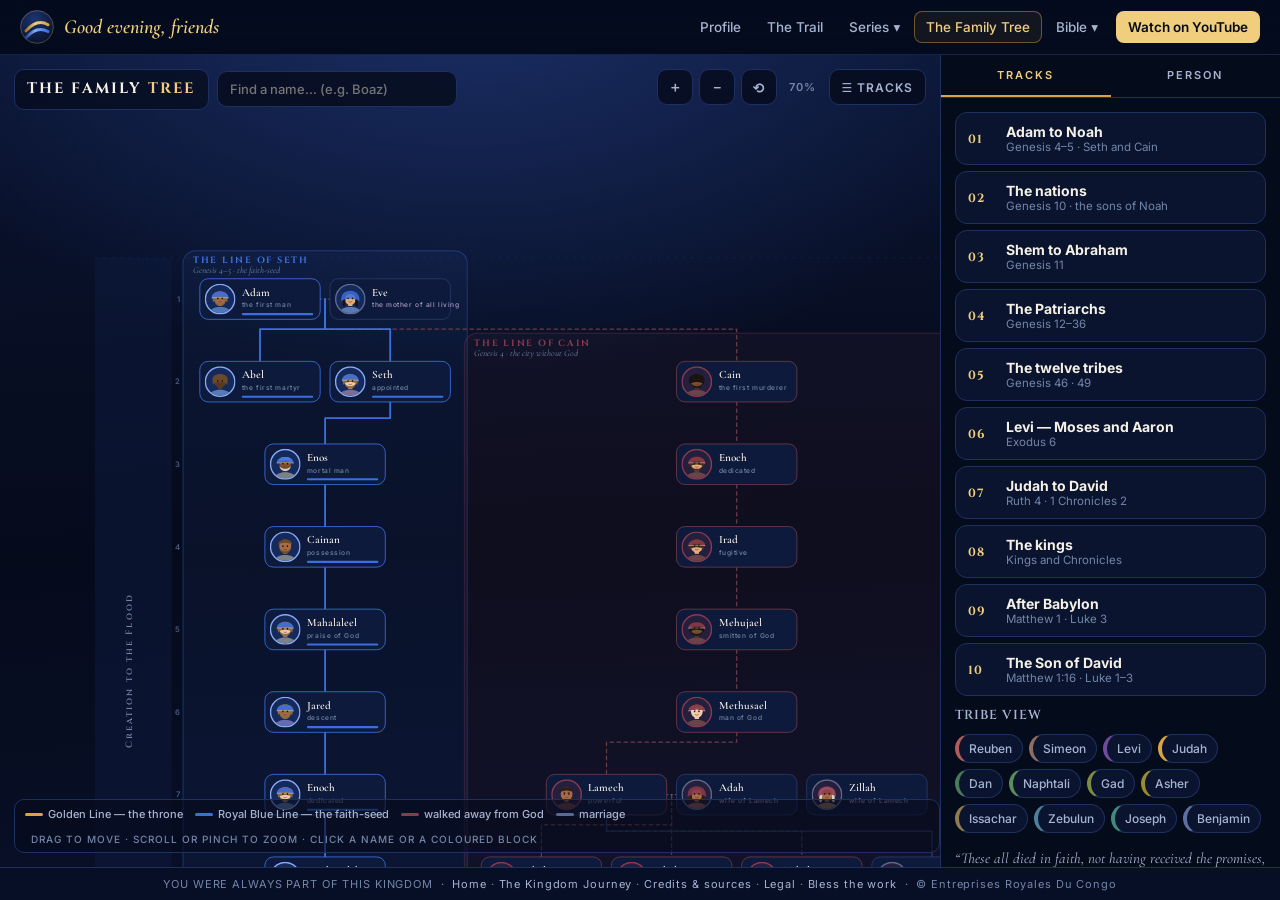
==== commit 2ce90b8a: "family tree: footer link" ====
--- a/family-tree/index.html
+++ b/family-tree/index.html
@@ -33,7 +33,7 @@
     <div class="sbpane" data-pane="person" hidden><div id="panelBody"><div class="empty">Click a name on the tree.</div></div></div>
   </aside>
 </div>
-<footer>YOU WERE ALWAYS PART OF THIS KINGDOM &nbsp;·&nbsp; <a href="/">Home</a> · <a href="/kingdom-journey">The Kingdom Journey</a> · <a href="/kingdom-journey#credits">Credits &amp; sources</a> · <a href="/legal/">Legal</a> &nbsp;·&nbsp; © Entreprises Royales Du Congo</footer>
+<footer>YOU WERE ALWAYS PART OF THIS KINGDOM &nbsp;·&nbsp; <a href="/">Home</a> · <a href="/kingdom-journey">The Kingdom Journey</a> · <a href="/kingdom-journey#credits">Credits &amp; sources</a> · <a href="/legal/">Legal</a> · <a href="/kingdom-journey#bless">Bless the work</a> &nbsp;·&nbsp; © Entreprises Royales Du Congo</footer>
 <script src="/assets/sitenav.js?v=1" defer></script>
 <script type="module" src="tree.js?v=2"></script>
 </body>
